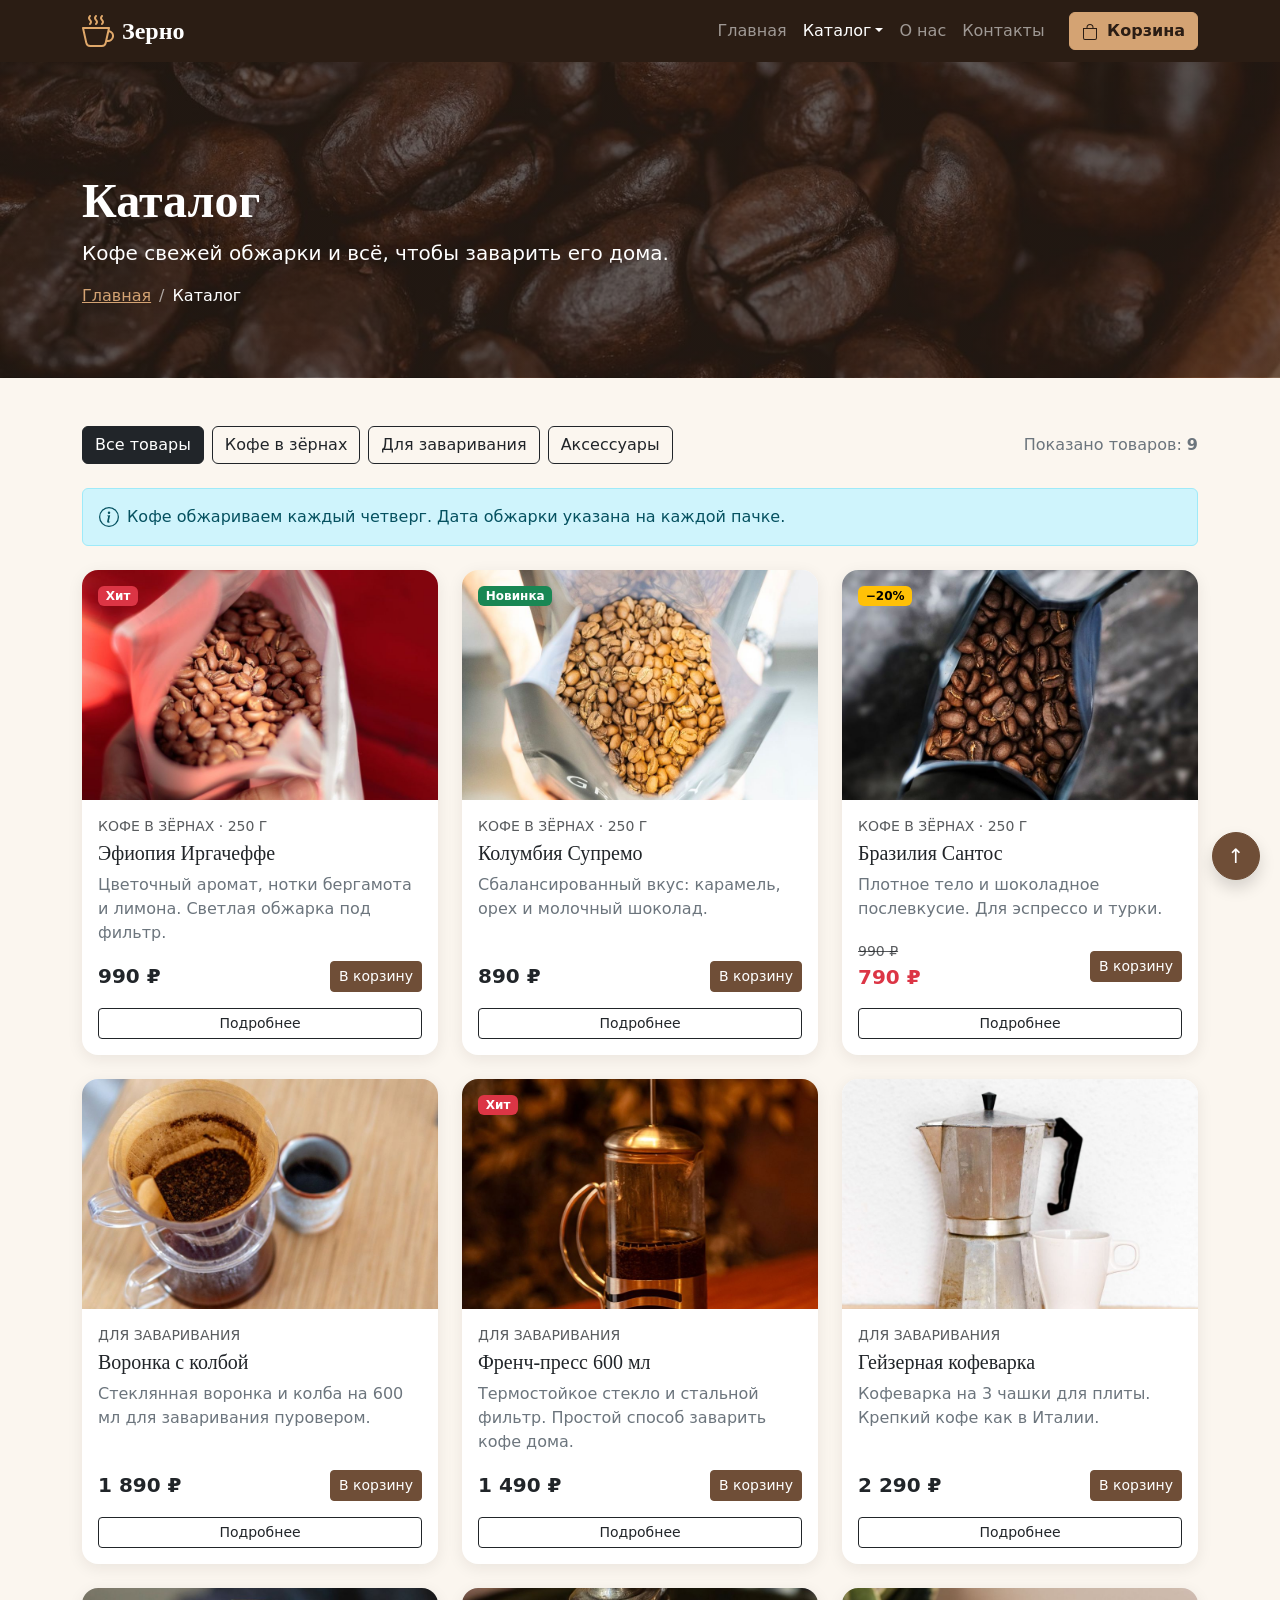
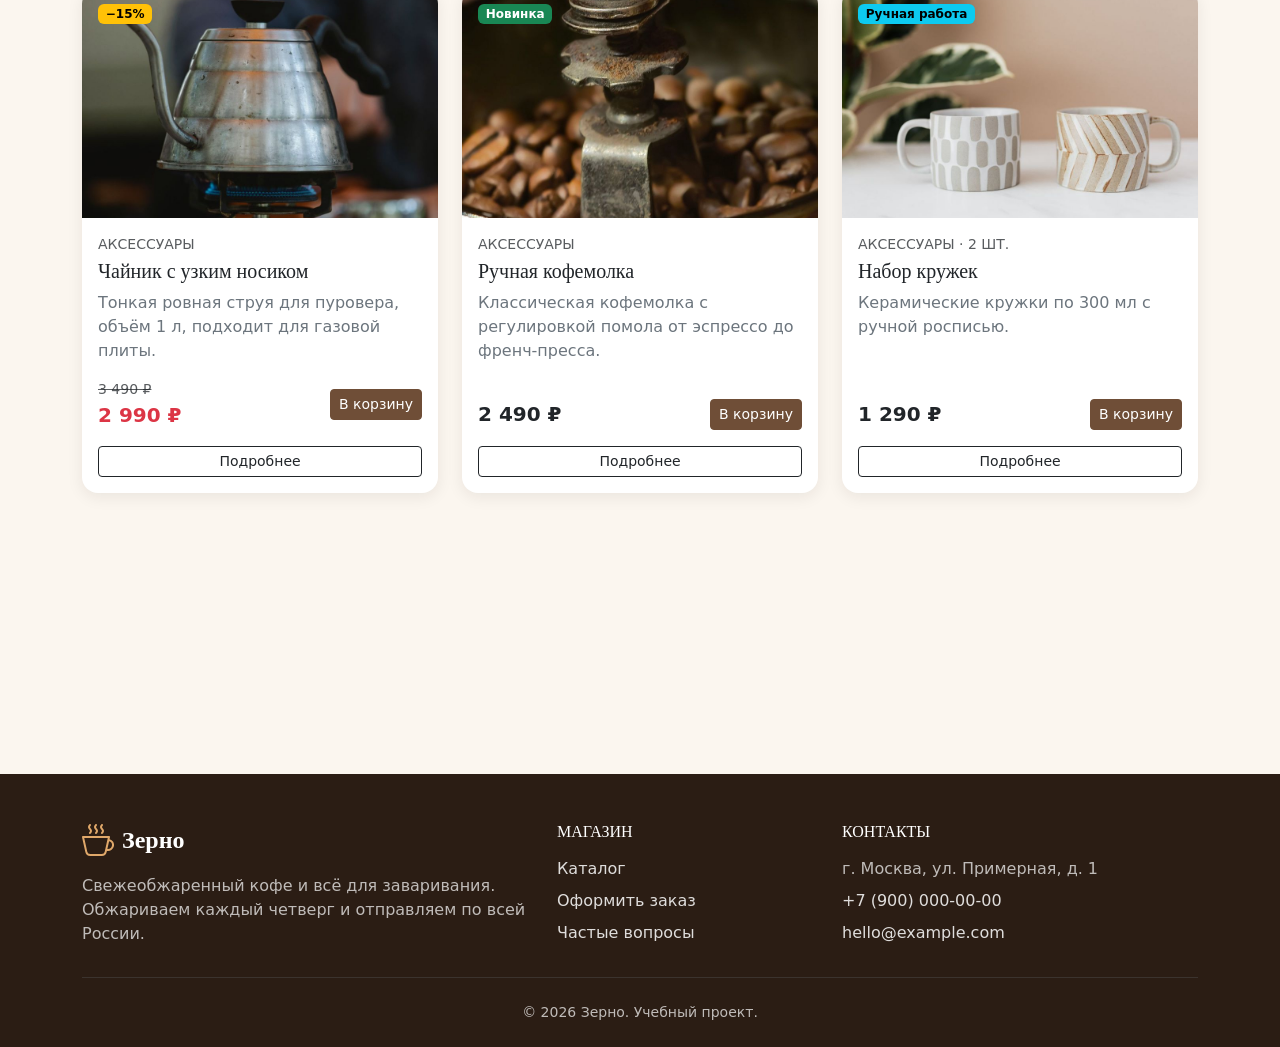
==== catalog.html @ 81870a8b "Add files via upload" ====
<!DOCTYPE html>
<html lang="ru">
<head>
    <meta charset="UTF-8">
    <meta name="viewport" content="width=device-width, initial-scale=1.0">
    <meta name="description" content="Каталог магазина Зерно: кофе в зёрнах, воронки, френч-прессы, гейзерные кофеварки, кофемолки и аксессуары.">
    <title>Каталог — Зерно</title>
    <link rel="icon" href="images/logo.svg" type="image/svg+xml">
    <!-- Bootstrap подключён локально из папки vendor -->
    <link rel="stylesheet" href="vendor/bootstrap/css/bootstrap.min.css">
    <!-- Свои стили подключаем ПОСЛЕ Bootstrap, чтобы можно было переопределять -->
    <link rel="stylesheet" href="css/custom.css">
</head>
<body>
    <!-- Навигация -->
    <nav class="navbar navbar-expand-lg sticky-top navbar-coffee" data-bs-theme="dark">
        <div class="container">
            <a class="navbar-brand d-flex align-items-center gap-2" href="index.html">
                <img src="images/logo.svg" alt="" width="32" height="32">
                Зерно
            </a>
            <button class="navbar-toggler" type="button" data-bs-toggle="collapse" data-bs-target="#mainMenu" aria-controls="mainMenu" aria-expanded="false" aria-label="Открыть меню">
                <span class="navbar-toggler-icon"></span>
            </button>
            <div class="collapse navbar-collapse" id="mainMenu">
                <ul class="navbar-nav ms-auto mb-2 mb-lg-0">
                    <li class="nav-item"><a class="nav-link" href="index.html">Главная</a></li>
                    <li class="nav-item dropdown">
                        <a class="nav-link dropdown-toggle active" aria-current="page" href="catalog.html" role="button" data-bs-toggle="dropdown" aria-expanded="false">Каталог</a>
                        <ul class="dropdown-menu">
                            <li><a class="dropdown-item" href="catalog.html">Весь каталог</a></li>
                            <li><hr class="dropdown-divider"></li>
                            <li><a class="dropdown-item" href="catalog.html#beans">Кофе в зёрнах</a></li>
                            <li><a class="dropdown-item" href="catalog.html#brewing">Для заваривания</a></li>
                            <li><a class="dropdown-item" href="catalog.html#accessories">Аксессуары</a></li>
                        </ul>
                    </li>
                    <li class="nav-item"><a class="nav-link" href="index.html#about">О нас</a></li>
                    <li class="nav-item"><a class="nav-link" href="contacts.html">Контакты</a></li>
                </ul>
                <a href="order.html" class="btn btn-accent position-relative ms-lg-3">
                    <svg xmlns="http://www.w3.org/2000/svg" width="16" height="16" fill="currentColor" class="bi bi-bag me-1" viewBox="0 0 16 16">
                        <path d="M8 1a2.5 2.5 0 0 1 2.5 2.5V4h-5v-.5A2.5 2.5 0 0 1 8 1m3.5 3v-.5a3.5 3.5 0 1 0-7 0V4H1v10a2 2 0 0 0 2 2h10a2 2 0 0 0 2-2V4zM2 5h12v9a1 1 0 0 1-1 1H3a1 1 0 0 1-1-1z"/>
                    </svg>
                    Корзина
                    <span class="position-absolute top-0 start-100 translate-middle badge rounded-pill bg-danger d-none" id="cartCount">0</span>
                </a>
            </div>
        </div>
    </nav>

    <main>
        <!-- Шапка страницы с фоновой картинкой -->
        <section class="page-header page-header-catalog">
            <div class="container">
                <h1 class="display-5 fw-bold">Каталог</h1>
                <p class="lead mb-3">Кофе свежей обжарки и всё, чтобы заварить его дома.</p>
                <nav aria-label="breadcrumb">
                    <ol class="breadcrumb mb-0">
                        <li class="breadcrumb-item"><a href="index.html">Главная</a></li>
                        <li class="breadcrumb-item active" aria-current="page">Каталог</li>
                    </ol>
                </nav>
            </div>
        </section>

        <section class="py-5">
            <div class="container">
                <!-- Фильтр по категориям (кнопки, работает через main.js) -->
                <div class="d-flex flex-wrap justify-content-between align-items-center gap-3 mb-4">
                    <div class="d-flex flex-wrap gap-2">
                        <button type="button" class="btn btn-outline-dark filter-btn active" data-filter="all">Все товары</button>
                        <button type="button" class="btn btn-outline-dark filter-btn" data-filter="beans">Кофе в зёрнах</button>
                        <button type="button" class="btn btn-outline-dark filter-btn" data-filter="brewing">Для заваривания</button>
                        <button type="button" class="btn btn-outline-dark filter-btn" data-filter="accessories">Аксессуары</button>
                    </div>
                    <p class="text-secondary mb-0">Показано товаров: <span class="fw-bold" id="productCount">9</span></p>
                </div>

                <div class="alert alert-info d-flex align-items-center gap-2 mb-4" role="alert">
                    <svg xmlns="http://www.w3.org/2000/svg" width="20" height="20" fill="currentColor" class="bi bi-info-circle flex-shrink-0" viewBox="0 0 16 16">
                        <path d="M8 15A7 7 0 1 1 8 1a7 7 0 0 1 0 14m0 1A8 8 0 1 0 8 0a8 8 0 0 0 0 16"/>
                        <path d="m8.93 6.588-2.29.287-.082.38.45.083c.294.07.352.176.288.469l-.738 3.468c-.194.897.105 1.319.808 1.319.545 0 1.178-.252 1.465-.598l.088-.416c-.2.176-.492.246-.686.246-.275 0-.375-.193-.304-.533zM9 4.5a1 1 0 1 1-2 0 1 1 0 0 1 2 0"/>
                    </svg>
                    <div>Кофе обжариваем каждый четверг. Дата обжарки указана на каждой пачке.</div>
                </div>

                <!-- Карточки товаров -->
                <div class="row g-4">
                    <!-- Кофе в зёрнах -->
                    <div class="col-12 col-sm-6 col-lg-4 product-item reveal" data-category="beans">
                        <div class="card h-100 product-card">
                            <div class="product-img position-relative">
                                <img src="images/coffee-ethiopia.jpg" class="card-img-top" alt="Пачка кофе Эфиопия Иргачеффе" loading="lazy">
                                <span class="badge text-bg-danger position-absolute top-0 start-0 m-3 badge-pulse">Хит</span>
                            </div>
                            <div class="card-body d-flex flex-column">
                                <p class="small text-uppercase text-muted mb-1">Кофе в зёрнах · 250 г</p>
                                <h2 class="h5 card-title">Эфиопия Иргачеффе</h2>
                                <p class="card-text text-secondary">Цветочный аромат, нотки бергамота и лимона. Светлая обжарка под фильтр.</p>
                                <div class="mt-auto d-flex justify-content-between align-items-center">
                                    <span class="fs-5 fw-bold">990 ₽</span>
                                    <button type="button" class="btn btn-primary btn-sm add-to-cart" data-id="ethiopia" data-name="Эфиопия Иргачеффе">В корзину</button>
                                </div>
                                <a href="product.html" class="btn btn-outline-dark btn-sm mt-3">Подробнее</a>
                            </div>
                        </div>
                    </div>

                    <div class="col-12 col-sm-6 col-lg-4 product-item reveal" data-category="beans">
                        <div class="card h-100 product-card">
                            <div class="product-img position-relative">
                                <img src="images/coffee-colombia.jpg" class="card-img-top" alt="Открытая пачка кофе Колумбия Супремо" loading="lazy">
                                <span class="badge text-bg-success position-absolute top-0 start-0 m-3">Новинка</span>
                            </div>
                            <div class="card-body d-flex flex-column">
                                <p class="small text-uppercase text-muted mb-1">Кофе в зёрнах · 250 г</p>
                                <h2 class="h5 card-title">Колумбия Супремо</h2>
                                <p class="card-text text-secondary">Сбалансированный вкус: карамель, орех и молочный шоколад.</p>
                                <div class="mt-auto d-flex justify-content-between align-items-center">
                                    <span class="fs-5 fw-bold">890 ₽</span>
                                    <button type="button" class="btn btn-primary btn-sm add-to-cart" data-id="colombia" data-name="Колумбия Супремо">В корзину</button>
                                </div>
                                <a href="product.html" class="btn btn-outline-dark btn-sm mt-3">Подробнее</a>
                            </div>
                        </div>
                    </div>

                    <div class="col-12 col-sm-6 col-lg-4 product-item reveal" data-category="beans">
                        <div class="card h-100 product-card">
                            <div class="product-img position-relative">
                                <img src="images/coffee-brazil.jpg" class="card-img-top" alt="Открытая пачка кофе Бразилия Сантос" loading="lazy">
                                <span class="badge text-bg-warning position-absolute top-0 start-0 m-3">−20%</span>
                            </div>
                            <div class="card-body d-flex flex-column">
                                <p class="small text-uppercase text-muted mb-1">Кофе в зёрнах · 250 г</p>
                                <h2 class="h5 card-title">Бразилия Сантос</h2>
                                <p class="card-text text-secondary">Плотное тело и шоколадное послевкусие. Для эспрессо и турки.</p>
                                <div class="mt-auto d-flex justify-content-between align-items-center">
                                    <span>
                                        <span class="d-block text-muted text-decoration-line-through small">990 ₽</span>
                                        <span class="fs-5 fw-bold text-danger">790 ₽</span>
                                    </span>
                                    <button type="button" class="btn btn-primary btn-sm add-to-cart" data-id="brazil" data-name="Бразилия Сантос">В корзину</button>
                                </div>
                                <a href="product.html" class="btn btn-outline-dark btn-sm mt-3">Подробнее</a>
                            </div>
                        </div>
                    </div>

                    <!-- Для заваривания -->
                    <div class="col-12 col-sm-6 col-lg-4 product-item reveal" data-category="brewing">
                        <div class="card h-100 product-card">
                            <div class="product-img position-relative">
                                <img src="images/dripper.jpg" class="card-img-top" alt="Стеклянная воронка с молотым кофе и колба" loading="lazy">
                            </div>
                            <div class="card-body d-flex flex-column">
                                <p class="small text-uppercase text-muted mb-1">Для заваривания</p>
                                <h2 class="h5 card-title">Воронка с колбой</h2>
                                <p class="card-text text-secondary">Стеклянная воронка и колба на 600 мл для заваривания пуровером.</p>
                                <div class="mt-auto d-flex justify-content-between align-items-center">
                                    <span class="fs-5 fw-bold">1 890 ₽</span>
                                    <button type="button" class="btn btn-primary btn-sm add-to-cart" data-id="dripper" data-name="Воронка с колбой">В корзину</button>
                                </div>
                                <a href="product.html" class="btn btn-outline-dark btn-sm mt-3">Подробнее</a>
                            </div>
                        </div>
                    </div>

                    <div class="col-12 col-sm-6 col-lg-4 product-item reveal" data-category="brewing">
                        <div class="card h-100 product-card">
                            <div class="product-img position-relative">
                                <img src="images/french-press.jpg" class="card-img-top" alt="Френч-пресс с кофе на деревянном столе" loading="lazy">
                                <span class="badge text-bg-danger position-absolute top-0 start-0 m-3 badge-pulse">Хит</span>
                            </div>
                            <div class="card-body d-flex flex-column">
                                <p class="small text-uppercase text-muted mb-1">Для заваривания</p>
                                <h2 class="h5 card-title">Френч-пресс 600 мл</h2>
                                <p class="card-text text-secondary">Термостойкое стекло и стальной фильтр. Простой способ заварить кофе дома.</p>
                                <div class="mt-auto d-flex justify-content-between align-items-center">
                                    <span class="fs-5 fw-bold">1 490 ₽</span>
                                    <button type="button" class="btn btn-primary btn-sm add-to-cart" data-id="french-press" data-name="Френч-пресс 600 мл">В корзину</button>
                                </div>
                                <a href="product.html" class="btn btn-outline-dark btn-sm mt-3">Подробнее</a>
                            </div>
                        </div>
                    </div>

                    <div class="col-12 col-sm-6 col-lg-4 product-item reveal" data-category="brewing">
                        <div class="card h-100 product-card">
                            <div class="product-img position-relative">
                                <img src="images/moka-pot.jpg" class="card-img-top" alt="Гейзерная кофеварка и белая кружка" loading="lazy">
                            </div>
                            <div class="card-body d-flex flex-column">
                                <p class="small text-uppercase text-muted mb-1">Для заваривания</p>
                                <h2 class="h5 card-title">Гейзерная кофеварка</h2>
                                <p class="card-text text-secondary">Кофеварка на 3 чашки для плиты. Крепкий кофе как в Италии.</p>
                                <div class="mt-auto d-flex justify-content-between align-items-center">
                                    <span class="fs-5 fw-bold">2 290 ₽</span>
                                    <button type="button" class="btn btn-primary btn-sm add-to-cart" data-id="moka-pot" data-name="Гейзерная кофеварка">В корзину</button>
                                </div>
                                <a href="product.html" class="btn btn-outline-dark btn-sm mt-3">Подробнее</a>
                            </div>
                        </div>
                    </div>

                    <!-- Аксессуары -->
                    <div class="col-12 col-sm-6 col-lg-4 product-item reveal" data-category="accessories">
                        <div class="card h-100 product-card">
                            <div class="product-img position-relative">
                                <img src="images/kettle.jpg" class="card-img-top" alt="Чайник с узким носиком на газовой горелке" loading="lazy">
                                <span class="badge text-bg-warning position-absolute top-0 start-0 m-3">−15%</span>
                            </div>
                            <div class="card-body d-flex flex-column">
                                <p class="small text-uppercase text-muted mb-1">Аксессуары</p>
                                <h2 class="h5 card-title">Чайник с узким носиком</h2>
                                <p class="card-text text-secondary">Тонкая ровная струя для пуровера, объём 1 л, подходит для газовой плиты.</p>
                                <div class="mt-auto d-flex justify-content-between align-items-center">
                                    <span>
                                        <span class="d-block text-muted text-decoration-line-through small">3 490 ₽</span>
                                        <span class="fs-5 fw-bold text-danger">2 990 ₽</span>
                                    </span>
                                    <button type="button" class="btn btn-primary btn-sm add-to-cart" data-id="kettle" data-name="Чайник с узким носиком">В корзину</button>
                                </div>
                                <a href="product.html" class="btn btn-outline-dark btn-sm mt-3">Подробнее</a>
                            </div>
                        </div>
                    </div>

                    <div class="col-12 col-sm-6 col-lg-4 product-item reveal" data-category="accessories">
                        <div class="card h-100 product-card">
                            <div class="product-img position-relative">
                                <img src="images/grinder.jpg" class="card-img-top" alt="Ручная кофемолка с кофейными зёрнами" loading="lazy">
                                <span class="badge text-bg-success position-absolute top-0 start-0 m-3">Новинка</span>
                            </div>
                            <div class="card-body d-flex flex-column">
                                <p class="small text-uppercase text-muted mb-1">Аксессуары</p>
                                <h2 class="h5 card-title">Ручная кофемолка</h2>
                                <p class="card-text text-secondary">Классическая кофемолка с регулировкой помола от эспрессо до френч-пресса.</p>
                                <div class="mt-auto d-flex justify-content-between align-items-center">
                                    <span class="fs-5 fw-bold">2 490 ₽</span>
                                    <button type="button" class="btn btn-primary btn-sm add-to-cart" data-id="grinder" data-name="Ручная кофемолка">В корзину</button>
                                </div>
                                <a href="product.html" class="btn btn-outline-dark btn-sm mt-3">Подробнее</a>
                            </div>
                        </div>
                    </div>

                    <div class="col-12 col-sm-6 col-lg-4 product-item reveal" data-category="accessories">
                        <div class="card h-100 product-card">
                            <div class="product-img position-relative">
                                <img src="images/mugs.jpg" class="card-img-top" alt="Две керамические кружки с узором" loading="lazy">
                                <span class="badge text-bg-info position-absolute top-0 start-0 m-3">Ручная работа</span>
                            </div>
                            <div class="card-body d-flex flex-column">
                                <p class="small text-uppercase text-muted mb-1">Аксессуары · 2 шт.</p>
                                <h2 class="h5 card-title">Набор кружек</h2>
                                <p class="card-text text-secondary">Керамические кружки по 300 мл с ручной росписью.</p>
                                <div class="mt-auto d-flex justify-content-between align-items-center">
                                    <span class="fs-5 fw-bold">1 290 ₽</span>
                                    <button type="button" class="btn btn-primary btn-sm add-to-cart" data-id="mugs" data-name="Набор кружек">В корзину</button>
                                </div>
                                <a href="product.html" class="btn btn-outline-dark btn-sm mt-3">Подробнее</a>
                            </div>
                        </div>
                    </div>
                </div>

                <!-- Блок с предложением помочь с выбором -->
                <div class="help-box text-white rounded-4 p-4 p-md-5 mt-5 reveal">
                    <div class="row align-items-center g-4">
                        <div class="col-12 col-lg-8">
                            <h2 class="h3 fw-bold">Не знаете, что выбрать?</h2>
                            <p class="mb-0">Расскажите, как вы завариваете кофе и какой вкус любите, — подберём сорт и помол.</p>
                        </div>
                        <div class="col-12 col-lg-4 text-lg-end">
                            <a href="contacts.html" class="btn btn-accent btn-lg">Написать нам</a>
                        </div>
                    </div>
                </div>
            </div>
        </section>
    </main>

    <!-- Подвал -->
    <footer class="footer-coffee pt-5 pb-4">
        <div class="container">
            <div class="row gy-4">
                <div class="col-12 col-md-6 col-lg-5">
                    <a class="navbar-brand d-flex align-items-center gap-2 text-white fs-4 mb-3" href="index.html">
                        <img src="images/logo.svg" alt="" width="32" height="32">
                        Зерно
                    </a>
                    <p class="mb-0">Свежеобжаренный кофе и всё для заваривания. Обжариваем каждый четверг и отправляем по всей России.</p>
                </div>
                <div class="col-6 col-md-3 col-lg-3">
                    <h3 class="h6 text-white text-uppercase mb-3">Магазин</h3>
                    <ul class="list-unstyled mb-0">
                        <li class="mb-2"><a href="catalog.html">Каталог</a></li>
                        <li class="mb-2"><a href="order.html">Оформить заказ</a></li>
                        <li class="mb-2"><a href="index.html#faq">Частые вопросы</a></li>
                    </ul>
                </div>
                <div class="col-6 col-md-3 col-lg-4">
                    <h3 class="h6 text-white text-uppercase mb-3">Контакты</h3>
                    <ul class="list-unstyled mb-0">
                        <li class="mb-2">г. Москва, ул. Примерная, д. 1</li>
                        <li class="mb-2"><a href="tel:+79000000000">+7 (900) 000-00-00</a></li>
                        <li class="mb-2"><a href="mailto:hello@example.com">hello@example.com</a></li>
                    </ul>
                </div>
            </div>
            <hr class="border-secondary my-4">
            <p class="small mb-0 text-center">© 2026 Зерно. Учебный проект.</p>
        </div>
    </footer>

    <!-- Уведомление «добавлено в корзину» (toast) -->
    <div class="toast-container position-fixed bottom-0 start-50 translate-middle-x p-3">
        <div id="cartToast" class="toast align-items-center text-bg-dark border-0" role="status" aria-live="polite" aria-atomic="true">
            <div class="d-flex">
                <div class="toast-body">
                    <span id="toastText">Товар добавлен в корзину</span>
                    <a href="order.html" id="toastLink" class="link-warning ms-2">Оформить</a>
                </div>
                <button type="button" class="btn-close btn-close-white me-2 m-auto" data-bs-dismiss="toast" aria-label="Закрыть"></button>
            </div>
        </div>
    </div>

    <!-- Кнопка «Наверх» -->
    <a href="#" class="btn btn-primary rounded-circle shadow to-top" aria-label="Наверх">↑</a>

    <!-- Bootstrap JS (нужен для меню и уведомлений) -->
    <script src="vendor/bootstrap/js/bootstrap.bundle.min.js"></script>
    <script src="js/main.js"></script>
</body>
</html>
---- css/custom.css ----
/* =========================================
   Зерно — собственные стили поверх Bootstrap
   Контрольная работа №2. CSS-фреймворки
   ========================================= */


/* ---------- Переменные ---------- */
:root {
    --main-color: #6f4e37;       /* кофейный коричневый */
    --main-dark: #4b3324;
    --accent-color: #d4a373;     /* карамель */
    --accent-dark: #a8652f;
    --cream-color: #fbf6ef;      /* фон страницы */
    --espresso-color: #2b1d14;   /* почти чёрный, для навбара и подвала */

    /* цвет обычных ссылок Bootstrap делаем кофейным */
    --bs-link-color: #6f4e37;
    --bs-link-color-rgb: 111, 78, 55;
    --bs-link-hover-color: #4b3324;
    --bs-link-hover-color-rgb: 75, 51, 36;
}


/* ---------- Общие стили ---------- */
body {
    background-color: var(--cream-color);
}

h1, h2, h3,
.navbar-brand {
    font-family: Georgia, "Times New Roman", serif;
}

/* чтобы при переходе по якорю заголовок не прятался под навбаром */
section[id] {
    scroll-margin-top: 80px;
}

.text-accent {
    color: var(--accent-dark);
}

.text-coffee {
    color: var(--main-color);
}

.link-coffee {
    color: var(--main-color);
}


/* ---------- Кнопки ---------- */
/* меняем цвет btn-primary через переменные Bootstrap */
.btn-primary {
    --bs-btn-bg: var(--main-color);
    --bs-btn-border-color: var(--main-color);
    --bs-btn-hover-bg: var(--main-dark);
    --bs-btn-hover-border-color: var(--main-dark);
    --bs-btn-active-bg: var(--main-dark);
    --bs-btn-active-border-color: var(--main-dark);
    --bs-btn-disabled-bg: var(--main-color);
    --bs-btn-disabled-border-color: var(--main-color);
}

/* своя кнопка карамельного цвета — такой в Bootstrap нет */
.btn-accent {
    --bs-btn-color: var(--espresso-color);
    --bs-btn-bg: var(--accent-color);
    --bs-btn-border-color: var(--accent-color);
    --bs-btn-hover-color: var(--espresso-color);
    --bs-btn-hover-bg: #c58f5a;
    --bs-btn-hover-border-color: #c58f5a;
    --bs-btn-active-color: var(--espresso-color);
    --bs-btn-active-bg: #b97f48;
    --bs-btn-active-border-color: #b97f48;
    font-weight: 600;
}

/* кнопки немного «приподнимаются» при наведении */
.btn-primary,
.btn-accent {
    transition: all 0.2s ease;
}

.btn-primary:hover,
.btn-accent:hover {
    transform: translateY(-2px);
    box-shadow: 0 0.5rem 1rem rgba(43, 29, 20, 0.2);
}


/* ---------- Навбар ---------- */
.navbar-coffee {
    background-color: var(--espresso-color);
}

.navbar-brand {
    font-size: 1.5rem;
    font-weight: 700;
}

.navbar-coffee .nav-link:hover {
    color: var(--accent-color);
}

/* активный пункт в выпадающем меню — кофейный, а не синий */
.dropdown-menu {
    --bs-dropdown-link-active-bg: var(--main-color);
}

.promo-alert {
    font-size: 0.95rem;
}


/* ---------- Hero-карусель ---------- */
.hero-slide {
    height: 80vh;
    min-height: 480px;
    object-fit: cover;
}

/* тёмный слой поверх фото, чтобы текст читался */
.hero-carousel .carousel-item::before {
    content: "";
    position: absolute;
    top: 0;
    left: 0;
    right: 0;
    bottom: 0;
    background: linear-gradient(rgba(20, 12, 6, 0.35), rgba(20, 12, 6, 0.65));
}

/* подпись слайда по центру по высоте */
.hero-caption {
    top: 50%;
    bottom: auto;
    transform: translateY(-50%);
}

.hero-caption .display-4 {
    text-shadow: 0 2px 12px rgba(0, 0, 0, 0.4);
}

.hero-caption .lead {
    max-width: 640px;
    margin-left: auto;
    margin-right: auto;
}

/* медленное приближение фото на активном слайде */
.carousel-item.active .hero-slide {
    animation: zoomOut 8s ease-out both;
}

/* текст слайда появляется по очереди */
.carousel-item.active .hero-caption > * {
    animation: fadeUp 0.9s ease both;
}

.carousel-item.active .hero-caption > *:nth-child(2) {
    animation-delay: 0.15s;
}

.carousel-item.active .hero-caption > *:nth-child(3) {
    animation-delay: 0.3s;
}

.carousel-item.active .hero-caption > *:nth-child(n+4) {
    animation-delay: 0.45s;
}

@keyframes zoomOut {
    from {
        transform: scale(1.12);
    }
    to {
        transform: scale(1);
    }
}

@keyframes fadeUp {
    from {
        opacity: 0;
        transform: translateY(40px);
    }
    to {
        opacity: 1;
        transform: translateY(0);
    }
}


/* ---------- Бегущая строка ---------- */
.ticker {
    overflow: hidden;
    white-space: nowrap;
    padding: 12px 0;
    background-color: var(--accent-color);
    color: var(--espresso-color);
    font-weight: 600;
}

.ticker-line {
    display: inline-block;
    animation: ticker 30s linear infinite;
}

.ticker-line span {
    margin: 0 18px;
}

/* если навести мышку — строка останавливается */
.ticker:hover .ticker-line {
    animation-play-state: paused;
}

@keyframes ticker {
    from {
        transform: translateX(0);
    }
    to {
        transform: translateX(-50%);
    }
}


/* ---------- Карточки преимуществ и контактов ---------- */
.feature-card {
    border-radius: 1rem;
    background-color: #ffffff;
    transition: transform 0.3s, box-shadow 0.3s;
}

.feature-card:hover {
    transform: translateY(-6px);
    box-shadow: 0 1rem 2rem rgba(43, 29, 20, 0.12);
}

.feature-icon {
    width: 64px;
    height: 64px;
    background-color: #f3e6d8;
    color: var(--main-color);
    transition: background-color 0.3s, color 0.3s;
}

.feature-card:hover .feature-icon {
    background-color: var(--main-color);
    color: #ffffff;
}


/* ---------- Карточки товаров ---------- */
.product-card {
    border: 0;
    border-radius: 1rem;
    overflow: hidden;
    box-shadow: 0 0.25rem 1rem rgba(43, 29, 20, 0.08);
    transition: transform 0.3s, box-shadow 0.3s;
}

.product-card:hover {
    transform: translateY(-8px);
    box-shadow: 0 1.25rem 2.5rem rgba(43, 29, 20, 0.18);
}

.product-img {
    overflow: hidden;
}

.product-img img {
    height: 230px;
    object-fit: cover;
    transition: transform 0.6s;
}

/* фото в карточке приближается при наведении */
.product-card:hover .product-img img {
    transform: scale(1.08);
}

/* «пульсирующий» бейдж, чтобы привлечь внимание */
.badge-pulse {
    animation: pulse 1.6s ease-in-out infinite;
}

@keyframes pulse {
    0%, 100% {
        transform: scale(1);
    }
    50% {
        transform: scale(1.12);
    }
}


/* ---------- «От зерна до чашки»: текст едет по фоновой картинке ---------- */
.story-intro {
    max-width: 560px;
}

.story-step {
    height: 170vh;                 /* высокий блок, чтобы тексту было куда ехать */
    padding: 15vh 0;
    background-size: cover;
    background-position: center;
    background-attachment: fixed;  /* картинка стоит на месте, а страница едет */
}

.story-farm {
    background-image: linear-gradient(rgba(20, 12, 6, 0.3), rgba(20, 12, 6, 0.3)), url("../images/story-farm.jpg");
}

.story-roast {
    background-image: linear-gradient(rgba(20, 12, 6, 0.4), rgba(20, 12, 6, 0.4)), url("../images/story-roast.jpg");
}

.story-brew {
    background-image: linear-gradient(rgba(20, 12, 6, 0.4), rgba(20, 12, 6, 0.4)), url("../images/story-brew.jpg");
}

.story-card {
    position: sticky;              /* прилипает к экрану... */
    top: 110px;                    /* ...на 110px от верха, под навбаром */
    padding: 2.5rem;
    border-radius: 1.25rem;
    background-color: rgba(255, 255, 255, 0.92);
    box-shadow: 0 1.5rem 3rem rgba(0, 0, 0, 0.25);
}

.story-number {
    margin-bottom: 0.5rem;
    font-family: Georgia, "Times New Roman", serif;
    font-size: 4rem;
    line-height: 1;
    color: var(--accent-color);
}


/* ---------- О нас ---------- */
.stat-number {
    font-family: Georgia, "Times New Roman", serif;
    font-size: 1.75rem;
    font-weight: 700;
    color: var(--main-color);
}


/* ---------- Галерея ---------- */
.gallery-item {
    overflow: hidden;
    border-radius: 1rem;
}

.gallery-item img {
    width: 100%;
    aspect-ratio: 1 / 1;
    object-fit: cover;
    transition: transform 0.6s;
}

.gallery-item:hover img {
    transform: scale(1.1);
}


/* ---------- Баннер «Кофе по подписке» (параллакс) ---------- */
.promo-banner {
    padding: 140px 0;
    background-image: linear-gradient(rgba(43, 29, 20, 0.75), rgba(43, 29, 20, 0.55)), url("../images/promo.jpg");
    background-size: cover;
    background-position: center;
    background-attachment: fixed;
}

.promo-text {
    max-width: 620px;
}


/* ---------- Аккордеон и вкладки в цветах сайта ---------- */
.accordion {
    --bs-accordion-active-bg: #f3e6d8;
    --bs-accordion-active-color: var(--espresso-color);
    --bs-accordion-btn-focus-box-shadow: 0 0 0 0.25rem rgba(111, 78, 55, 0.25);
    --bs-accordion-btn-active-icon: var(--bs-accordion-btn-icon);
}


/* ---------- Формы: фокус и отметки в цветах сайта ---------- */
.form-control:focus,
.form-select:focus {
    border-color: var(--accent-color);
    box-shadow: 0 0 0 0.25rem rgba(212, 163, 115, 0.35);
}

.form-check-input:checked {
    background-color: var(--main-color);
    border-color: var(--main-color);
}

.form-check-input:focus {
    border-color: var(--accent-color);
    box-shadow: 0 0 0 0.25rem rgba(212, 163, 115, 0.35);
}


/* ---------- Шапка внутренних страниц ---------- */
.page-header {
    padding: 110px 0 70px;
    color: #ffffff;
    background-size: cover;
    background-position: center;
}

.page-header-catalog {
    background-image: linear-gradient(rgba(43, 29, 20, 0.65), rgba(43, 29, 20, 0.65)), url("../images/header-catalog.jpg");
}

.page-header-order {
    background-image: linear-gradient(rgba(43, 29, 20, 0.6), rgba(43, 29, 20, 0.6)), url("../images/header-order.jpg");
}

.page-header-contacts {
    background-image: linear-gradient(rgba(43, 29, 20, 0.6), rgba(43, 29, 20, 0.6)), url("../images/header-contacts.jpg");
}

.page-header .breadcrumb {
    --bs-breadcrumb-divider-color: rgba(255, 255, 255, 0.6);
    --bs-breadcrumb-item-active-color: #ffffff;
}

.page-header .breadcrumb a {
    color: var(--accent-color);
}


/* ---------- Каталог ---------- */
.help-box {
    background: linear-gradient(135deg, var(--main-color), var(--espresso-color));
}


/* ---------- Страница товара и заказа ---------- */
/* sticky-lg-top из Bootstrap прилипает к самому верху — опускаем ниже навбара.
   Только для больших экранов: на телефоне карточка не прилипает,
   и top сдвинул бы её вниз (у .card стоит position: relative) */
@media (min-width: 992px) {
    .product-info,
    .order-summary {
        top: 100px;
        z-index: 1;    /* чтобы выпадающее меню навбара было поверх карточки */
    }
}

.summary-img {
    width: 72px;
    height: 72px;
    flex-shrink: 0;
    object-fit: cover;
    border-radius: 0.75rem;
}


/* ---------- Подвал ---------- */
.footer-coffee {
    background-color: var(--espresso-color);
    color: rgba(255, 255, 255, 0.7);
}

.footer-coffee a {
    color: rgba(255, 255, 255, 0.85);
    text-decoration: none;
}

.footer-coffee a:hover {
    color: var(--accent-color);
}


/* ---------- Кнопка «Наверх» ---------- */
.to-top {
    position: fixed;
    right: 20px;
    bottom: 20px;
    z-index: 1030;
    display: flex;
    align-items: center;
    justify-content: center;
    width: 48px;
    height: 48px;
    font-size: 1.25rem;
}


/* ---------- Появление блоков при прокрутке (класс show ставит main.js) ---------- */
.reveal {
    opacity: 0;
    transform: translateY(40px);
    transition: opacity 0.8s ease, transform 0.8s ease;
}

.reveal.show {
    opacity: 1;
    transform: translateY(0);
}


/* ---------- Адаптивность ---------- */
/* планшеты и телефоны */
@media (max-width: 991.98px) {
    /* на телефонах фиксированный фон работает плохо, поэтому отключаем */
    .story-step,
    .promo-banner {
        background-attachment: scroll;
    }

    .story-step {
        height: 140vh;
    }

    .hero-slide {
        height: 70vh;
    }
}

/* телефоны */
@media (max-width: 575.98px) {
    .hero-caption {
        left: 8%;
        right: 8%;
    }

    .hero-caption .display-4 {
        font-size: 2rem;
    }

    .hero-caption .lead {
        font-size: 1rem;
    }

    /* стрелки карусели мешают кнопкам, на телефоне листаем свайпом */
    .hero-carousel .carousel-control-prev,
    .hero-carousel .carousel-control-next {
        display: none;
    }

    .story-card {
        padding: 1.5rem;
    }

    .story-number {
        font-size: 3rem;
    }

    .page-header {
        padding: 80px 0 50px;
    }

    .promo-banner {
        padding: 90px 0;
    }
}
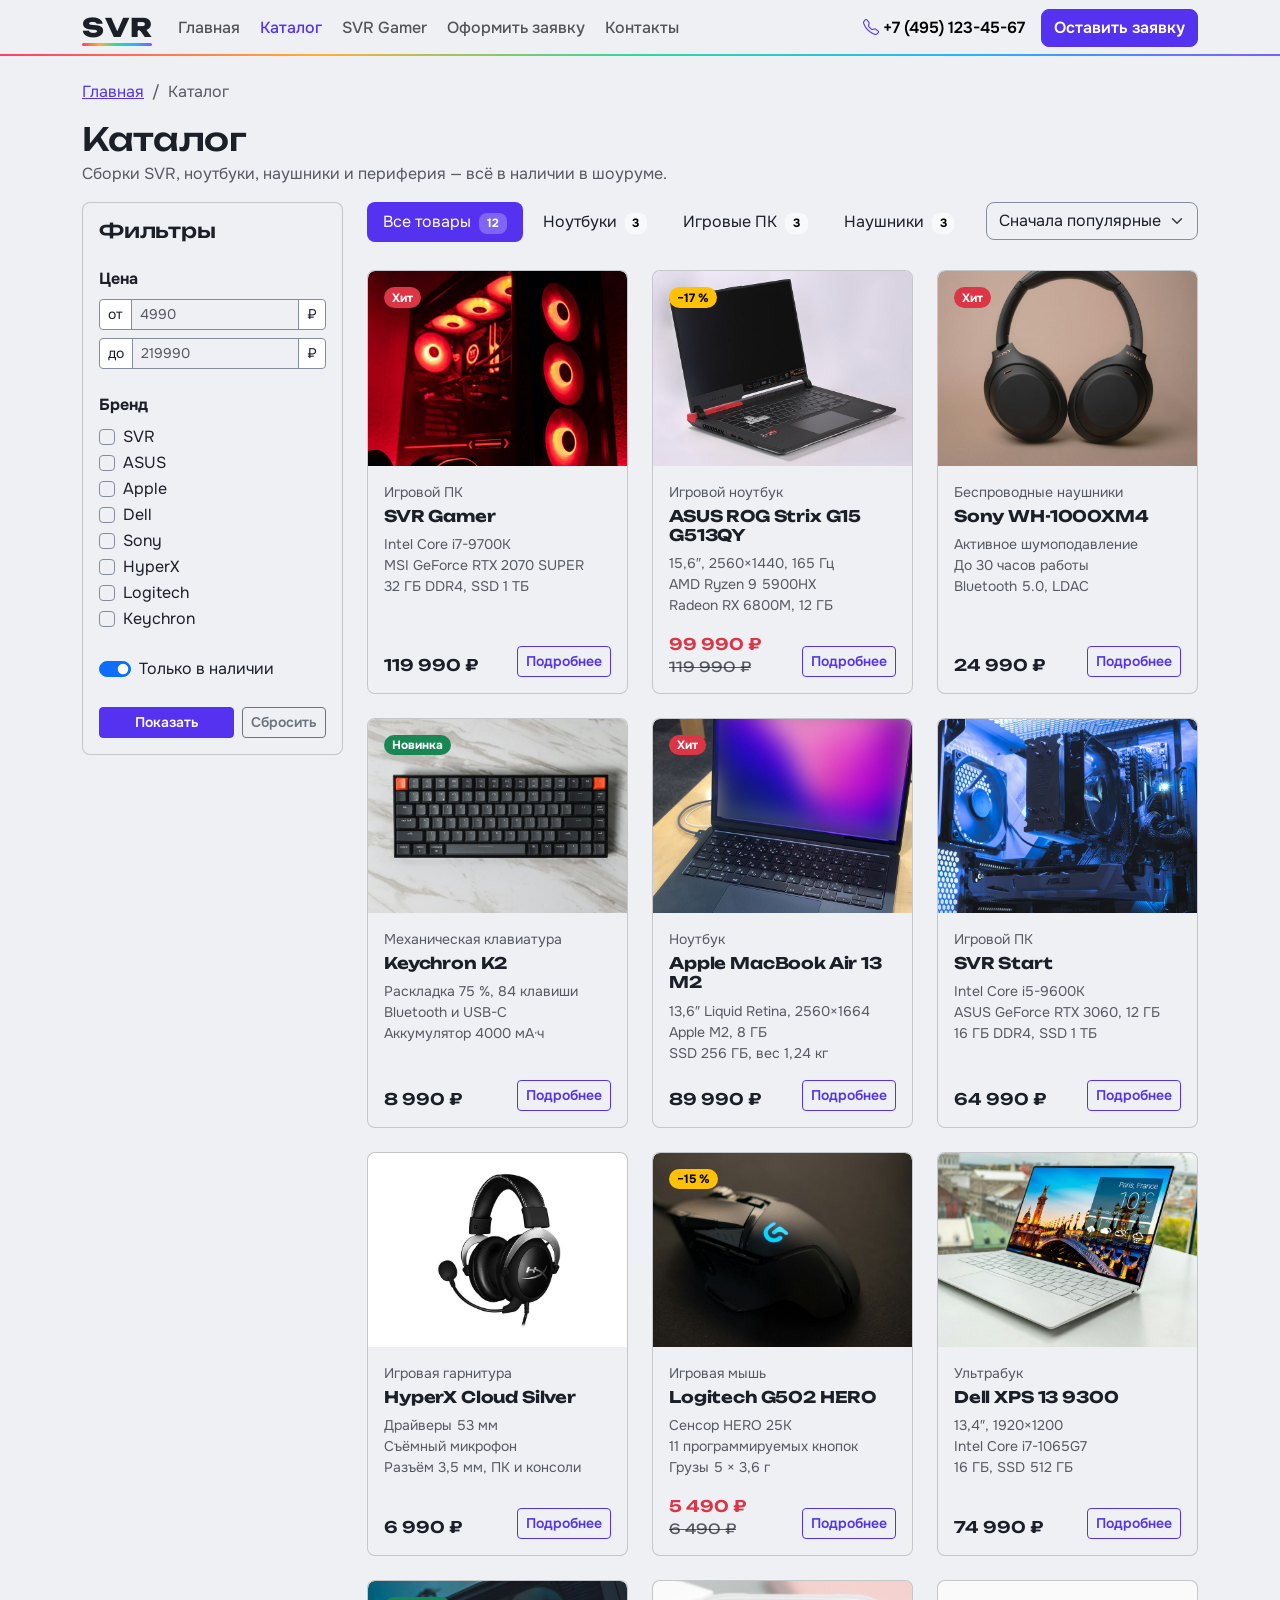
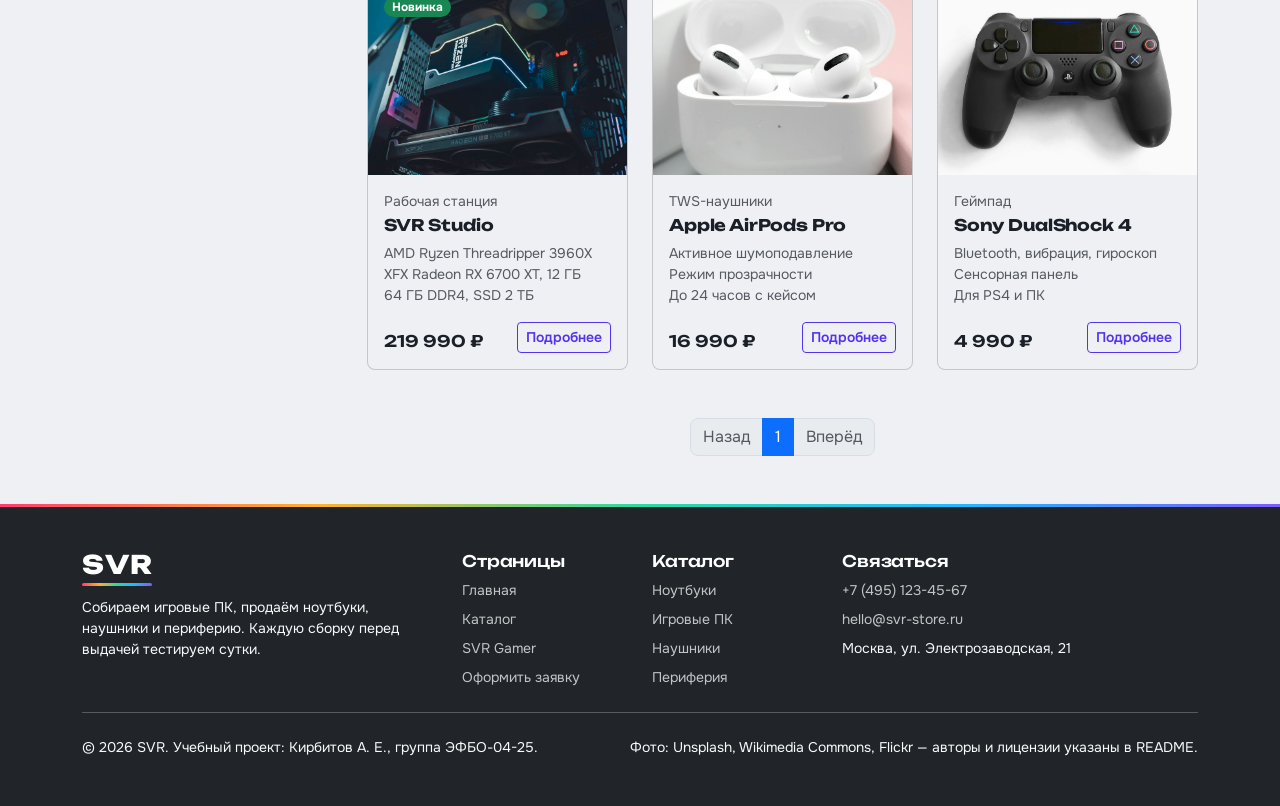
==== commit 3915ce48: "Add files via upload" ====
--- a/catalog.html
+++ b/catalog.html
@@ -1,338 +1,737 @@
 <!DOCTYPE html>
 <html lang="ru">
 <head>
-    <meta charset="UTF-8">
-    <meta name="viewport" content="width=device-width, initial-scale=1.0">
-    <meta name="description" content="Каталог магазина Зерно: кофе в зёрнах, воронки, френч-прессы, гейзерные кофеварки, кофемолки и аксессуары.">
-    <title>Каталог — Зерно</title>
-    <link rel="icon" href="images/logo.svg" type="image/svg+xml">
-    <!-- Bootstrap подключён локально из папки vendor -->
-    <link rel="stylesheet" href="vendor/bootstrap/css/bootstrap.min.css">
-    <!-- Свои стили подключаем ПОСЛЕ Bootstrap, чтобы можно было переопределять -->
-    <link rel="stylesheet" href="css/custom.css">
+  <meta charset="UTF-8">
+  <meta name="viewport" content="width=device-width, initial-scale=1">
+  <title>Каталог — SVR | Bootstrap-версия</title>
+  <meta name="description" content="Каталог SVR на Bootstrap: ноутбуки, сборки игровых ПК, наушники и периферия с фильтром по категориям.">
+  <link rel="icon" href="images/favicon.svg" type="image/svg+xml">
+  <!-- Bootstrap подключён локально (без CDN): файлы лежат в vendor/ -->
+  <link rel="stylesheet" href="vendor/bootstrap/css/bootstrap.min.css?v=2">
+  <link rel="stylesheet" href="vendor/bootstrap-icons/bootstrap-icons.min.css?v=2">
+  <!-- Свои стили подключаются ПОСЛЕ Bootstrap, чтобы переопределять его -->
+  <link rel="stylesheet" href="css/custom.css?v=2">
 </head>
-<body>
-    <!-- Навигация -->
-    <nav class="navbar navbar-expand-lg sticky-top navbar-coffee" data-bs-theme="dark">
-        <div class="container">
-            <a class="navbar-brand d-flex align-items-center gap-2" href="index.html">
-                <img src="images/logo.svg" alt="" width="32" height="32">
-                Зерно
-            </a>
-            <button class="navbar-toggler" type="button" data-bs-toggle="collapse" data-bs-target="#mainMenu" aria-controls="mainMenu" aria-expanded="false" aria-label="Открыть меню">
-                <span class="navbar-toggler-icon"></span>
-            </button>
-            <div class="collapse navbar-collapse" id="mainMenu">
-                <ul class="navbar-nav ms-auto mb-2 mb-lg-0">
-                    <li class="nav-item"><a class="nav-link" href="index.html">Главная</a></li>
-                    <li class="nav-item dropdown">
-                        <a class="nav-link dropdown-toggle active" aria-current="page" href="catalog.html" role="button" data-bs-toggle="dropdown" aria-expanded="false">Каталог</a>
-                        <ul class="dropdown-menu">
-                            <li><a class="dropdown-item" href="catalog.html">Весь каталог</a></li>
-                            <li><hr class="dropdown-divider"></li>
-                            <li><a class="dropdown-item" href="catalog.html#beans">Кофе в зёрнах</a></li>
-                            <li><a class="dropdown-item" href="catalog.html#brewing">Для заваривания</a></li>
-                            <li><a class="dropdown-item" href="catalog.html#accessories">Аксессуары</a></li>
-                        </ul>
-                    </li>
-                    <li class="nav-item"><a class="nav-link" href="index.html#about">О нас</a></li>
-                    <li class="nav-item"><a class="nav-link" href="contacts.html">Контакты</a></li>
-                </ul>
-                <a href="order.html" class="btn btn-accent position-relative ms-lg-3">
-                    <svg xmlns="http://www.w3.org/2000/svg" width="16" height="16" fill="currentColor" class="bi bi-bag me-1" viewBox="0 0 16 16">
-                        <path d="M8 1a2.5 2.5 0 0 1 2.5 2.5V4h-5v-.5A2.5 2.5 0 0 1 8 1m3.5 3v-.5a3.5 3.5 0 1 0-7 0V4H1v10a2 2 0 0 0 2 2h10a2 2 0 0 0 2-2V4zM2 5h12v9a1 1 0 0 1-1 1H3a1 1 0 0 1-1-1z"/>
-                    </svg>
-                    Корзина
-                    <span class="position-absolute top-0 start-100 translate-middle badge rounded-pill bg-danger d-none" id="cartCount">0</span>
-                </a>
+<body class="d-flex flex-column min-vh-100">
+  <!-- Компонент navbar: на экранах < lg меню сворачивается в кнопку (collapse из Bootstrap JS) -->
+  <nav class="navbar navbar-expand-lg bg-body sticky-top svr-navbar" aria-label="Основное меню">
+    <div class="container">
+      <a class="navbar-brand svr-logo" href="index.html">SVR</a>
+      <button class="navbar-toggler" type="button" data-bs-toggle="collapse" data-bs-target="#mainNav"
+              aria-controls="mainNav" aria-expanded="false" aria-label="Открыть меню">
+        <span class="navbar-toggler-icon"></span>
+      </button>
+      <div class="collapse navbar-collapse" id="mainNav">
+        <ul class="navbar-nav me-auto mb-3 mb-lg-0 gap-lg-1">
+          <li class="nav-item"><a class="nav-link" href="index.html">Главная</a></li>
+          <li class="nav-item"><a class="nav-link active" aria-current="page" href="catalog.html">Каталог</a></li>
+          <li class="nav-item"><a class="nav-link" href="product.html">SVR Gamer</a></li>
+          <li class="nav-item"><a class="nav-link" href="order.html">Оформить заявку</a></li>
+          <li class="nav-item"><a class="nav-link" href="index.html#contacts">Контакты</a></li>
+        </ul>
+        <div class="d-flex flex-column flex-lg-row align-items-lg-center gap-2 gap-lg-3 pb-3 pb-lg-0">
+          <a class="link-body-emphasis text-decoration-none fw-semibold" href="tel:+74951234567"><i class="bi bi-telephone text-primary me-1" aria-hidden="true"></i>+7 (495) 123-45-67</a>
+          <a class="btn btn-primary" href="order.html">Оставить заявку</a>
+        </div>
+      </div>
+    </div>
+  </nav>
+
+  <main class="flex-grow-1">
+    <div class="container">
+      <nav aria-label="Хлебные крошки" class="pt-4">
+        <ol class="breadcrumb small mb-0">
+          <li class="breadcrumb-item"><a href="index.html">Главная</a></li>
+          <li class="breadcrumb-item active" aria-current="page">Каталог</li>
+        </ol>
+      </nav>
+      <div class="d-flex flex-wrap justify-content-between align-items-end gap-3 py-3">
+        <div>
+          <h1 class="h2 mb-1">Каталог</h1>
+          <p class="text-body-secondary mb-0">Сборки SVR, ноутбуки, наушники и периферия — всё в наличии в шоуруме.</p>
+        </div>
+        <!-- Кнопка видна только на экранах < lg: открывает фильтры в offcanvas -->
+        <button class="btn btn-outline-primary d-lg-none" type="button" data-bs-toggle="offcanvas" data-bs-target="#filters" aria-controls="filters">
+          <i class="bi bi-funnel me-1" aria-hidden="true"></i>Фильтры
+        </button>
+      </div>
+
+      <div class="row g-4 pb-5">
+        <!-- offcanvas-lg: на десктопе это обычная колонка, на телефоне — выезжающая панель -->
+        <aside class="col-lg-3">
+          <div class="offcanvas-lg offcanvas-start" tabindex="-1" id="filters">
+            <div class="offcanvas-header">
+              <h2 class="offcanvas-title h5" id="filtersLabel">Фильтры</h2>
+              <button type="button" class="btn-close" data-bs-dismiss="offcanvas" data-bs-target="#filters" aria-label="Закрыть"></button>
             </div>
+            <div class="offcanvas-body">
+              <form class="card svr-filter w-100" action="catalog.html" method="get">
+                <div class="card-body d-grid gap-4">
+                  <h2 class="h5 mb-0 d-none d-lg-block">Фильтры</h2>
+                  <fieldset>
+                    <legend class="fs-6 fw-bold">Цена</legend>
+                    <div class="input-group input-group-sm mb-2">
+                      <span class="input-group-text">от</span>
+                      <input type="number" class="form-control" name="price_from" min="0" step="1000" placeholder="4990" aria-label="Цена от">
+                      <span class="input-group-text">₽</span>
+                    </div>
+                    <div class="input-group input-group-sm">
+                      <span class="input-group-text">до</span>
+                      <input type="number" class="form-control" name="price_to" min="0" step="1000" placeholder="219990" aria-label="Цена до">
+                      <span class="input-group-text">₽</span>
+                    </div>
+                  </fieldset>
+                  <fieldset>
+                    <legend class="fs-6 fw-bold">Бренд</legend>
+                <div class="form-check">
+                  <input class="form-check-input" type="checkbox" value="svr" id="brand-svr" name="brand">
+                  <label class="form-check-label" for="brand-svr">SVR</label>
+                </div>
+                <div class="form-check">
+                  <input class="form-check-input" type="checkbox" value="asus" id="brand-asus" name="brand">
+                  <label class="form-check-label" for="brand-asus">ASUS</label>
+                </div>
+                <div class="form-check">
+                  <input class="form-check-input" type="checkbox" value="apple" id="brand-apple" name="brand">
+                  <label class="form-check-label" for="brand-apple">Apple</label>
+                </div>
+                <div class="form-check">
+                  <input class="form-check-input" type="checkbox" value="dell" id="brand-dell" name="brand">
+                  <label class="form-check-label" for="brand-dell">Dell</label>
+                </div>
+                <div class="form-check">
+                  <input class="form-check-input" type="checkbox" value="sony" id="brand-sony" name="brand">
+                  <label class="form-check-label" for="brand-sony">Sony</label>
+                </div>
+                <div class="form-check">
+                  <input class="form-check-input" type="checkbox" value="hyperx" id="brand-hyperx" name="brand">
+                  <label class="form-check-label" for="brand-hyperx">HyperX</label>
+                </div>
+                <div class="form-check">
+                  <input class="form-check-input" type="checkbox" value="logitech" id="brand-logitech" name="brand">
+                  <label class="form-check-label" for="brand-logitech">Logitech</label>
+                </div>
+                <div class="form-check">
+                  <input class="form-check-input" type="checkbox" value="keychron" id="brand-keychron" name="brand">
+                  <label class="form-check-label" for="brand-keychron">Keychron</label>
+                </div>
+                  </fieldset>
+                  <div class="form-check form-switch">
+                    <input class="form-check-input" type="checkbox" role="switch" id="in-stock" name="in_stock" checked>
+                    <label class="form-check-label" for="in-stock">Только в наличии</label>
+                  </div>
+                  <div class="d-flex gap-2">
+                    <button class="btn btn-primary btn-sm flex-grow-1" type="submit">Показать</button>
+                    <button class="btn btn-outline-secondary btn-sm" type="reset">Сбросить</button>
+                  </div>
+                </div>
+              </form>
+            </div>
+          </div>
+        </aside>
+
+        <section class="col-lg-9" aria-labelledby="catalog-list-title">
+          <h2 class="visually-hidden" id="catalog-list-title">Товары</h2>
+          <div class="d-flex flex-column flex-md-row justify-content-between gap-3 mb-4">
+            <!-- Категории переключаются компонентом Tabs (nav-pills) без собственного JavaScript -->
+            <ul class="nav nav-pills svr-pills flex-nowrap overflow-x-auto pb-1" id="catalogTabs" role="tablist">
+            <li class="nav-item" role="presentation">
+              <button class="nav-link active" id="tab-all" data-bs-toggle="pill" data-bs-target="#pane-all" type="button" role="tab" aria-controls="pane-all" aria-selected="true">Все товары <span class="badge text-bg-light ms-1">12</span></button>
+            </li>
+            <li class="nav-item" role="presentation">
+              <button class="nav-link" id="tab-laptops" data-bs-toggle="pill" data-bs-target="#pane-laptops" type="button" role="tab" aria-controls="pane-laptops" aria-selected="false">Ноутбуки <span class="badge text-bg-light ms-1">3</span></button>
+            </li>
+            <li class="nav-item" role="presentation">
+              <button class="nav-link" id="tab-builds" data-bs-toggle="pill" data-bs-target="#pane-builds" type="button" role="tab" aria-controls="pane-builds" aria-selected="false">Игровые ПК <span class="badge text-bg-light ms-1">3</span></button>
+            </li>
+            <li class="nav-item" role="presentation">
+              <button class="nav-link" id="tab-audio" data-bs-toggle="pill" data-bs-target="#pane-audio" type="button" role="tab" aria-controls="pane-audio" aria-selected="false">Наушники <span class="badge text-bg-light ms-1">3</span></button>
+            </li>
+            <li class="nav-item" role="presentation">
+              <button class="nav-link" id="tab-gear" data-bs-toggle="pill" data-bs-target="#pane-gear" type="button" role="tab" aria-controls="pane-gear" aria-selected="false">Периферия <span class="badge text-bg-light ms-1">3</span></button>
+            </li>
+            </ul>
+            <div class="flex-shrink-0">
+              <label class="visually-hidden" for="sort">Сортировка</label>
+              <select class="form-select" id="sort" name="sort">
+                <option value="popular">Сначала популярные</option>
+                <option value="cheap">Сначала дешевле</option>
+                <option value="expensive">Сначала дороже</option>
+              </select>
+            </div>
+          </div>
+          <div class="tab-content">
+          <div class="tab-pane fade show active" id="pane-all" role="tabpanel" aria-labelledby="tab-all" tabindex="0">
+            <div class="row row-cols-1 row-cols-sm-2 row-cols-xl-3 g-4">
+              <div class="col">
+                <article class="card h-100 svr-card">
+                  <div class="position-relative">
+                    <img class="card-img-top svr-card__img" src="images/p-svr-gamer.jpg" width="800" height="600" alt="Игровой ПК SVR Gamer в корпусе со стеклянными панелями, вентиляторы светятся красным" loading="lazy">
+                    <span class="badge rounded-pill text-bg-danger position-absolute top-0 start-0 m-3">Хит</span>
+                  </div>
+                  <div class="card-body d-flex flex-column">
+                    <p class="small text-body-secondary mb-1">Игровой ПК</p>
+                    <h3 class="card-title h6 fw-bold">SVR Gamer</h3>
+                    <ul class="list-unstyled small text-body-secondary mb-3">
+                      <li>Intel Core i7-9700K</li>
+                      <li>MSI GeForce RTX 2070 SUPER</li>
+                      <li>32&nbsp;ГБ DDR4, SSD 1&nbsp;ТБ</li>
+                    </ul>
+                    <div class="mt-auto d-flex align-items-end justify-content-between gap-2">
+                      <p class="svr-price mb-0 d-flex flex-column ">119&nbsp;990&nbsp;₽</p>
+                      <a class="btn btn-outline-primary btn-sm" href="product.html">Подробнее<span class="visually-hidden"> про SVR Gamer</span></a>
+                    </div>
+                  </div>
+                </article>
+              </div>
+              <div class="col">
+                <article class="card h-100 svr-card">
+                  <div class="position-relative">
+                    <img class="card-img-top svr-card__img" src="images/p-rog-strix-g15.jpg" width="800" height="600" alt="Игровой ноутбук ASUS ROG Strix G15 серого цвета с красной вставкой у петли" loading="lazy">
+                    <span class="badge rounded-pill text-bg-warning position-absolute top-0 start-0 m-3">−17&nbsp;%</span>
+                  </div>
+                  <div class="card-body d-flex flex-column">
+                    <p class="small text-body-secondary mb-1">Игровой ноутбук</p>
+                    <h3 class="card-title h6 fw-bold">ASUS ROG Strix G15 G513QY</h3>
+                    <ul class="list-unstyled small text-body-secondary mb-3">
+                      <li>15,6″, 2560×1440, 165&nbsp;Гц</li>
+                      <li>AMD Ryzen 9 5900HX</li>
+                      <li>Radeon RX 6800M, 12&nbsp;ГБ</li>
+                    </ul>
+                    <div class="mt-auto d-flex align-items-end justify-content-between gap-2">
+                      <p class="svr-price mb-0 d-flex flex-column text-danger">99&nbsp;990&nbsp;₽ <s class="small text-body-secondary fw-normal">119&nbsp;990&nbsp;₽</s></p>
+                      <a class="btn btn-outline-primary btn-sm" href="product.html">Подробнее<span class="visually-hidden"> про ASUS ROG Strix G15 G513QY</span></a>
+                    </div>
+                  </div>
+                </article>
+              </div>
+              <div class="col">
+                <article class="card h-100 svr-card">
+                  <div class="position-relative">
+                    <img class="card-img-top svr-card__img" src="images/p-sony-wh-1000xm4.jpg" width="800" height="600" alt="Чёрные полноразмерные наушники Sony WH-1000XM4 на бежевом фоне" loading="lazy">
+                    <span class="badge rounded-pill text-bg-danger position-absolute top-0 start-0 m-3">Хит</span>
+                  </div>
+                  <div class="card-body d-flex flex-column">
+                    <p class="small text-body-secondary mb-1">Беспроводные наушники</p>
+                    <h3 class="card-title h6 fw-bold">Sony WH-1000XM4</h3>
+                    <ul class="list-unstyled small text-body-secondary mb-3">
+                      <li>Активное шумоподавление</li>
+                      <li>До 30&nbsp;часов работы</li>
+                      <li>Bluetooth 5.0, LDAC</li>
+                    </ul>
+                    <div class="mt-auto d-flex align-items-end justify-content-between gap-2">
+                      <p class="svr-price mb-0 d-flex flex-column ">24&nbsp;990&nbsp;₽</p>
+                      <a class="btn btn-outline-primary btn-sm" href="product.html">Подробнее<span class="visually-hidden"> про Sony WH-1000XM4</span></a>
+                    </div>
+                  </div>
+                </article>
+              </div>
+              <div class="col">
+                <article class="card h-100 svr-card">
+                  <div class="position-relative">
+                    <img class="card-img-top svr-card__img" src="images/p-keychron-k2.jpg" width="800" height="600" alt="Механическая клавиатура Keychron K2 с оранжевой клавишей Esc на мраморной поверхности" loading="lazy">
+                    <span class="badge rounded-pill text-bg-success position-absolute top-0 start-0 m-3">Новинка</span>
+                  </div>
+                  <div class="card-body d-flex flex-column">
+                    <p class="small text-body-secondary mb-1">Механическая клавиатура</p>
+                    <h3 class="card-title h6 fw-bold">Keychron K2</h3>
+                    <ul class="list-unstyled small text-body-secondary mb-3">
+                      <li>Раскладка 75&nbsp;%, 84&nbsp;клавиши</li>
+                      <li>Bluetooth и USB-C</li>
+                      <li>Аккумулятор 4000&nbsp;мА·ч</li>
+                    </ul>
+                    <div class="mt-auto d-flex align-items-end justify-content-between gap-2">
+                      <p class="svr-price mb-0 d-flex flex-column ">8&nbsp;990&nbsp;₽</p>
+                      <a class="btn btn-outline-primary btn-sm" href="product.html">Подробнее<span class="visually-hidden"> про Keychron K2</span></a>
+                    </div>
+                  </div>
+                </article>
+              </div>
+              <div class="col">
+                <article class="card h-100 svr-card">
+                  <div class="position-relative">
+                    <img class="card-img-top svr-card__img" src="images/p-macbook-air-m2.jpg" width="800" height="600" alt="Ноутбук Apple MacBook Air M2 цвета «тёмная ночь» с открытой крышкой" loading="lazy">
+                    <span class="badge rounded-pill text-bg-danger position-absolute top-0 start-0 m-3">Хит</span>
+                  </div>
+                  <div class="card-body d-flex flex-column">
+                    <p class="small text-body-secondary mb-1">Ноутбук</p>
+                    <h3 class="card-title h6 fw-bold">Apple MacBook Air 13 M2</h3>
+                    <ul class="list-unstyled small text-body-secondary mb-3">
+                      <li>13,6″ Liquid Retina, 2560×1664</li>
+                      <li>Apple M2, 8&nbsp;ГБ</li>
+                      <li>SSD 256&nbsp;ГБ, вес 1,24&nbsp;кг</li>
+                    </ul>
+                    <div class="mt-auto d-flex align-items-end justify-content-between gap-2">
+                      <p class="svr-price mb-0 d-flex flex-column ">89&nbsp;990&nbsp;₽</p>
+                      <a class="btn btn-outline-primary btn-sm" href="product.html">Подробнее<span class="visually-hidden"> про Apple MacBook Air 13 M2</span></a>
+                    </div>
+                  </div>
+                </article>
+              </div>
+              <div class="col">
+                <article class="card h-100 svr-card">
+                  <div class="position-relative">
+                    <img class="card-img-top svr-card__img" src="images/p-svr-start.jpg" width="800" height="600" alt="SVR Start изнутри: башенный кулер Cooler Master, память Corsair и видеокарта ASUS" loading="lazy">
+                  </div>
+                  <div class="card-body d-flex flex-column">
+                    <p class="small text-body-secondary mb-1">Игровой ПК</p>
+                    <h3 class="card-title h6 fw-bold">SVR Start</h3>
+                    <ul class="list-unstyled small text-body-secondary mb-3">
+                      <li>Intel Core i5-9600K</li>
+                      <li>ASUS GeForce RTX 3060, 12&nbsp;ГБ</li>
+                      <li>16&nbsp;ГБ DDR4, SSD 1&nbsp;ТБ</li>
+                    </ul>
+                    <div class="mt-auto d-flex align-items-end justify-content-between gap-2">
+                      <p class="svr-price mb-0 d-flex flex-column ">64&nbsp;990&nbsp;₽</p>
+                      <a class="btn btn-outline-primary btn-sm" href="product.html">Подробнее<span class="visually-hidden"> про SVR Start</span></a>
+                    </div>
+                  </div>
+                </article>
+              </div>
+              <div class="col">
+                <article class="card h-100 svr-card">
+                  <div class="position-relative">
+                    <img class="card-img-top svr-card__img" src="images/p-hyperx-cloud.jpg" width="800" height="600" alt="Проводная игровая гарнитура HyperX Cloud серебристо-чёрного цвета со съёмным микрофоном" loading="lazy">
+                  </div>
+                  <div class="card-body d-flex flex-column">
+                    <p class="small text-body-secondary mb-1">Игровая гарнитура</p>
+                    <h3 class="card-title h6 fw-bold">HyperX Cloud Silver</h3>
+                    <ul class="list-unstyled small text-body-secondary mb-3">
+                      <li>Драйверы 53&nbsp;мм</li>
+                      <li>Съёмный микрофон</li>
+                      <li>Разъём 3,5&nbsp;мм, ПК и консоли</li>
+                    </ul>
+                    <div class="mt-auto d-flex align-items-end justify-content-between gap-2">
+                      <p class="svr-price mb-0 d-flex flex-column ">6&nbsp;990&nbsp;₽</p>
+                      <a class="btn btn-outline-primary btn-sm" href="product.html">Подробнее<span class="visually-hidden"> про HyperX Cloud Silver</span></a>
+                    </div>
+                  </div>
+                </article>
+              </div>
+              <div class="col">
+                <article class="card h-100 svr-card">
+                  <div class="position-relative">
+                    <img class="card-img-top svr-card__img" src="images/p-logitech-g502.jpg" width="800" height="600" alt="Проводная игровая мышь Logitech G502 HERO с подсвеченным логотипом" loading="lazy">
+                    <span class="badge rounded-pill text-bg-warning position-absolute top-0 start-0 m-3">−15&nbsp;%</span>
+                  </div>
+                  <div class="card-body d-flex flex-column">
+                    <p class="small text-body-secondary mb-1">Игровая мышь</p>
+                    <h3 class="card-title h6 fw-bold">Logitech G502 HERO</h3>
+                    <ul class="list-unstyled small text-body-secondary mb-3">
+                      <li>Сенсор HERO 25K</li>
+                      <li>11 программируемых кнопок</li>
+                      <li>Грузы 5 × 3,6&nbsp;г</li>
+                    </ul>
+                    <div class="mt-auto d-flex align-items-end justify-content-between gap-2">
+                      <p class="svr-price mb-0 d-flex flex-column text-danger">5&nbsp;490&nbsp;₽ <s class="small text-body-secondary fw-normal">6&nbsp;490&nbsp;₽</s></p>
+                      <a class="btn btn-outline-primary btn-sm" href="product.html">Подробнее<span class="visually-hidden"> про Logitech G502 HERO</span></a>
+                    </div>
+                  </div>
+                </article>
+              </div>
+              <div class="col">
+                <article class="card h-100 svr-card">
+                  <div class="position-relative">
+                    <img class="card-img-top svr-card__img" src="images/p-dell-xps-13.jpg" width="800" height="600" alt="Белый ультрабук Dell XPS 13 на подоконнике с видом на город" loading="lazy">
+                  </div>
+                  <div class="card-body d-flex flex-column">
+                    <p class="small text-body-secondary mb-1">Ультрабук</p>
+                    <h3 class="card-title h6 fw-bold">Dell XPS 13 9300</h3>
+                    <ul class="list-unstyled small text-body-secondary mb-3">
+                      <li>13,4″, 1920×1200</li>
+                      <li>Intel Core i7-1065G7</li>
+                      <li>16&nbsp;ГБ, SSD 512&nbsp;ГБ</li>
+                    </ul>
+                    <div class="mt-auto d-flex align-items-end justify-content-between gap-2">
+                      <p class="svr-price mb-0 d-flex flex-column ">74&nbsp;990&nbsp;₽</p>
+                      <a class="btn btn-outline-primary btn-sm" href="product.html">Подробнее<span class="visually-hidden"> про Dell XPS 13 9300</span></a>
+                    </div>
+                  </div>
+                </article>
+              </div>
+              <div class="col">
+                <article class="card h-100 svr-card">
+                  <div class="position-relative">
+                    <img class="card-img-top svr-card__img" src="images/p-svr-studio.jpg" width="800" height="600" alt="SVR Studio изнутри: кулер AMD Ryzen Threadripper и видеокарта XFX Radeon RX 6700 XT в корпусе Lian Li" loading="lazy">
+                    <span class="badge rounded-pill text-bg-success position-absolute top-0 start-0 m-3">Новинка</span>
+                  </div>
+                  <div class="card-body d-flex flex-column">
+                    <p class="small text-body-secondary mb-1">Рабочая станция</p>
+                    <h3 class="card-title h6 fw-bold">SVR Studio</h3>
+                    <ul class="list-unstyled small text-body-secondary mb-3">
+                      <li>AMD Ryzen Threadripper 3960X</li>
+                      <li>XFX Radeon RX 6700 XT, 12&nbsp;ГБ</li>
+                      <li>64&nbsp;ГБ DDR4, SSD 2&nbsp;ТБ</li>
+                    </ul>
+                    <div class="mt-auto d-flex align-items-end justify-content-between gap-2">
+                      <p class="svr-price mb-0 d-flex flex-column ">219&nbsp;990&nbsp;₽</p>
+                      <a class="btn btn-outline-primary btn-sm" href="product.html">Подробнее<span class="visually-hidden"> про SVR Studio</span></a>
+                    </div>
+                  </div>
+                </article>
+              </div>
+              <div class="col">
+                <article class="card h-100 svr-card">
+                  <div class="position-relative">
+                    <img class="card-img-top svr-card__img" src="images/p-airpods-pro.jpg" width="800" height="600" alt="Открытый зарядный кейс с наушниками Apple AirPods Pro" loading="lazy">
+                  </div>
+                  <div class="card-body d-flex flex-column">
+                    <p class="small text-body-secondary mb-1">TWS-наушники</p>
+                    <h3 class="card-title h6 fw-bold">Apple AirPods Pro</h3>
+                    <ul class="list-unstyled small text-body-secondary mb-3">
+                      <li>Активное шумоподавление</li>
+                      <li>Режим прозрачности</li>
+                      <li>До 24&nbsp;часов с кейсом</li>
+                    </ul>
+                    <div class="mt-auto d-flex align-items-end justify-content-between gap-2">
+                      <p class="svr-price mb-0 d-flex flex-column ">16&nbsp;990&nbsp;₽</p>
+                      <a class="btn btn-outline-primary btn-sm" href="product.html">Подробнее<span class="visually-hidden"> про Apple AirPods Pro</span></a>
+                    </div>
+                  </div>
+                </article>
+              </div>
+              <div class="col">
+                <article class="card h-100 svr-card">
+                  <div class="position-relative">
+                    <img class="card-img-top svr-card__img" src="images/p-dualshock-4.jpg" width="800" height="600" alt="Беспроводной геймпад Sony DualShock 4 чёрного цвета" loading="lazy">
+                  </div>
+                  <div class="card-body d-flex flex-column">
+                    <p class="small text-body-secondary mb-1">Геймпад</p>
+                    <h3 class="card-title h6 fw-bold">Sony DualShock 4</h3>
+                    <ul class="list-unstyled small text-body-secondary mb-3">
+                      <li>Bluetooth, вибрация, гироскоп</li>
+                      <li>Сенсорная панель</li>
+                      <li>Для PS4 и ПК</li>
+                    </ul>
+                    <div class="mt-auto d-flex align-items-end justify-content-between gap-2">
+                      <p class="svr-price mb-0 d-flex flex-column ">4&nbsp;990&nbsp;₽</p>
+                      <a class="btn btn-outline-primary btn-sm" href="product.html">Подробнее<span class="visually-hidden"> про Sony DualShock 4</span></a>
+                    </div>
+                  </div>
+                </article>
+              </div>
+            </div>
+          </div>
+          <div class="tab-pane fade" id="pane-laptops" role="tabpanel" aria-labelledby="tab-laptops" tabindex="0">
+            <div class="row row-cols-1 row-cols-sm-2 row-cols-xl-3 g-4">
+              <div class="col">
+                <article class="card h-100 svr-card">
+                  <div class="position-relative">
+                    <img class="card-img-top svr-card__img" src="images/p-rog-strix-g15.jpg" width="800" height="600" alt="Игровой ноутбук ASUS ROG Strix G15 серого цвета с красной вставкой у петли" loading="lazy">
+                    <span class="badge rounded-pill text-bg-warning position-absolute top-0 start-0 m-3">−17&nbsp;%</span>
+                  </div>
+                  <div class="card-body d-flex flex-column">
+                    <p class="small text-body-secondary mb-1">Игровой ноутбук</p>
+                    <h3 class="card-title h6 fw-bold">ASUS ROG Strix G15 G513QY</h3>
+                    <ul class="list-unstyled small text-body-secondary mb-3">
+                      <li>15,6″, 2560×1440, 165&nbsp;Гц</li>
+                      <li>AMD Ryzen 9 5900HX</li>
+                      <li>Radeon RX 6800M, 12&nbsp;ГБ</li>
+                    </ul>
+                    <div class="mt-auto d-flex align-items-end justify-content-between gap-2">
+                      <p class="svr-price mb-0 d-flex flex-column text-danger">99&nbsp;990&nbsp;₽ <s class="small text-body-secondary fw-normal">119&nbsp;990&nbsp;₽</s></p>
+                      <a class="btn btn-outline-primary btn-sm" href="product.html">Подробнее<span class="visually-hidden"> про ASUS ROG Strix G15 G513QY</span></a>
+                    </div>
+                  </div>
+                </article>
+              </div>
+              <div class="col">
+                <article class="card h-100 svr-card">
+                  <div class="position-relative">
+                    <img class="card-img-top svr-card__img" src="images/p-macbook-air-m2.jpg" width="800" height="600" alt="Ноутбук Apple MacBook Air M2 цвета «тёмная ночь» с открытой крышкой" loading="lazy">
+                    <span class="badge rounded-pill text-bg-danger position-absolute top-0 start-0 m-3">Хит</span>
+                  </div>
+                  <div class="card-body d-flex flex-column">
+                    <p class="small text-body-secondary mb-1">Ноутбук</p>
+                    <h3 class="card-title h6 fw-bold">Apple MacBook Air 13 M2</h3>
+                    <ul class="list-unstyled small text-body-secondary mb-3">
+                      <li>13,6″ Liquid Retina, 2560×1664</li>
+                      <li>Apple M2, 8&nbsp;ГБ</li>
+                      <li>SSD 256&nbsp;ГБ, вес 1,24&nbsp;кг</li>
+                    </ul>
+                    <div class="mt-auto d-flex align-items-end justify-content-between gap-2">
+                      <p class="svr-price mb-0 d-flex flex-column ">89&nbsp;990&nbsp;₽</p>
+                      <a class="btn btn-outline-primary btn-sm" href="product.html">Подробнее<span class="visually-hidden"> про Apple MacBook Air 13 M2</span></a>
+                    </div>
+                  </div>
+                </article>
+              </div>
+              <div class="col">
+                <article class="card h-100 svr-card">
+                  <div class="position-relative">
+                    <img class="card-img-top svr-card__img" src="images/p-dell-xps-13.jpg" width="800" height="600" alt="Белый ультрабук Dell XPS 13 на подоконнике с видом на город" loading="lazy">
+                  </div>
+                  <div class="card-body d-flex flex-column">
+                    <p class="small text-body-secondary mb-1">Ультрабук</p>
+                    <h3 class="card-title h6 fw-bold">Dell XPS 13 9300</h3>
+                    <ul class="list-unstyled small text-body-secondary mb-3">
+                      <li>13,4″, 1920×1200</li>
+                      <li>Intel Core i7-1065G7</li>
+                      <li>16&nbsp;ГБ, SSD 512&nbsp;ГБ</li>
+                    </ul>
+                    <div class="mt-auto d-flex align-items-end justify-content-between gap-2">
+                      <p class="svr-price mb-0 d-flex flex-column ">74&nbsp;990&nbsp;₽</p>
+                      <a class="btn btn-outline-primary btn-sm" href="product.html">Подробнее<span class="visually-hidden"> про Dell XPS 13 9300</span></a>
+                    </div>
+                  </div>
+                </article>
+              </div>
+            </div>
+          </div>
+          <div class="tab-pane fade" id="pane-builds" role="tabpanel" aria-labelledby="tab-builds" tabindex="0">
+            <div class="row row-cols-1 row-cols-sm-2 row-cols-xl-3 g-4">
+              <div class="col">
+                <article class="card h-100 svr-card">
+                  <div class="position-relative">
+                    <img class="card-img-top svr-card__img" src="images/p-svr-gamer.jpg" width="800" height="600" alt="Игровой ПК SVR Gamer в корпусе со стеклянными панелями, вентиляторы светятся красным" loading="lazy">
+                    <span class="badge rounded-pill text-bg-danger position-absolute top-0 start-0 m-3">Хит</span>
+                  </div>
+                  <div class="card-body d-flex flex-column">
+                    <p class="small text-body-secondary mb-1">Игровой ПК</p>
+                    <h3 class="card-title h6 fw-bold">SVR Gamer</h3>
+                    <ul class="list-unstyled small text-body-secondary mb-3">
+                      <li>Intel Core i7-9700K</li>
+                      <li>MSI GeForce RTX 2070 SUPER</li>
+                      <li>32&nbsp;ГБ DDR4, SSD 1&nbsp;ТБ</li>
+                    </ul>
+                    <div class="mt-auto d-flex align-items-end justify-content-between gap-2">
+                      <p class="svr-price mb-0 d-flex flex-column ">119&nbsp;990&nbsp;₽</p>
+                      <a class="btn btn-outline-primary btn-sm" href="product.html">Подробнее<span class="visually-hidden"> про SVR Gamer</span></a>
+                    </div>
+                  </div>
+                </article>
+              </div>
+              <div class="col">
+                <article class="card h-100 svr-card">
+                  <div class="position-relative">
+                    <img class="card-img-top svr-card__img" src="images/p-svr-start.jpg" width="800" height="600" alt="SVR Start изнутри: башенный кулер Cooler Master, память Corsair и видеокарта ASUS" loading="lazy">
+                  </div>
+                  <div class="card-body d-flex flex-column">
+                    <p class="small text-body-secondary mb-1">Игровой ПК</p>
+                    <h3 class="card-title h6 fw-bold">SVR Start</h3>
+                    <ul class="list-unstyled small text-body-secondary mb-3">
+                      <li>Intel Core i5-9600K</li>
+                      <li>ASUS GeForce RTX 3060, 12&nbsp;ГБ</li>
+                      <li>16&nbsp;ГБ DDR4, SSD 1&nbsp;ТБ</li>
+                    </ul>
+                    <div class="mt-auto d-flex align-items-end justify-content-between gap-2">
+                      <p class="svr-price mb-0 d-flex flex-column ">64&nbsp;990&nbsp;₽</p>
+                      <a class="btn btn-outline-primary btn-sm" href="product.html">Подробнее<span class="visually-hidden"> про SVR Start</span></a>
+                    </div>
+                  </div>
+                </article>
+              </div>
+              <div class="col">
+                <article class="card h-100 svr-card">
+                  <div class="position-relative">
+                    <img class="card-img-top svr-card__img" src="images/p-svr-studio.jpg" width="800" height="600" alt="SVR Studio изнутри: кулер AMD Ryzen Threadripper и видеокарта XFX Radeon RX 6700 XT в корпусе Lian Li" loading="lazy">
+                    <span class="badge rounded-pill text-bg-success position-absolute top-0 start-0 m-3">Новинка</span>
+                  </div>
+                  <div class="card-body d-flex flex-column">
+                    <p class="small text-body-secondary mb-1">Рабочая станция</p>
+                    <h3 class="card-title h6 fw-bold">SVR Studio</h3>
+                    <ul class="list-unstyled small text-body-secondary mb-3">
+                      <li>AMD Ryzen Threadripper 3960X</li>
+                      <li>XFX Radeon RX 6700 XT, 12&nbsp;ГБ</li>
+                      <li>64&nbsp;ГБ DDR4, SSD 2&nbsp;ТБ</li>
+                    </ul>
+                    <div class="mt-auto d-flex align-items-end justify-content-between gap-2">
+                      <p class="svr-price mb-0 d-flex flex-column ">219&nbsp;990&nbsp;₽</p>
+                      <a class="btn btn-outline-primary btn-sm" href="product.html">Подробнее<span class="visually-hidden"> про SVR Studio</span></a>
+                    </div>
+                  </div>
+                </article>
+              </div>
+            </div>
+          </div>
+          <div class="tab-pane fade" id="pane-audio" role="tabpanel" aria-labelledby="tab-audio" tabindex="0">
+            <div class="row row-cols-1 row-cols-sm-2 row-cols-xl-3 g-4">
+              <div class="col">
+                <article class="card h-100 svr-card">
+                  <div class="position-relative">
+                    <img class="card-img-top svr-card__img" src="images/p-sony-wh-1000xm4.jpg" width="800" height="600" alt="Чёрные полноразмерные наушники Sony WH-1000XM4 на бежевом фоне" loading="lazy">
+                    <span class="badge rounded-pill text-bg-danger position-absolute top-0 start-0 m-3">Хит</span>
+                  </div>
+                  <div class="card-body d-flex flex-column">
+                    <p class="small text-body-secondary mb-1">Беспроводные наушники</p>
+                    <h3 class="card-title h6 fw-bold">Sony WH-1000XM4</h3>
+                    <ul class="list-unstyled small text-body-secondary mb-3">
+                      <li>Активное шумоподавление</li>
+                      <li>До 30&nbsp;часов работы</li>
+                      <li>Bluetooth 5.0, LDAC</li>
+                    </ul>
+                    <div class="mt-auto d-flex align-items-end justify-content-between gap-2">
+                      <p class="svr-price mb-0 d-flex flex-column ">24&nbsp;990&nbsp;₽</p>
+                      <a class="btn btn-outline-primary btn-sm" href="product.html">Подробнее<span class="visually-hidden"> про Sony WH-1000XM4</span></a>
+                    </div>
+                  </div>
+                </article>
+              </div>
+              <div class="col">
+                <article class="card h-100 svr-card">
+                  <div class="position-relative">
+                    <img class="card-img-top svr-card__img" src="images/p-hyperx-cloud.jpg" width="800" height="600" alt="Проводная игровая гарнитура HyperX Cloud серебристо-чёрного цвета со съёмным микрофоном" loading="lazy">
+                  </div>
+                  <div class="card-body d-flex flex-column">
+                    <p class="small text-body-secondary mb-1">Игровая гарнитура</p>
+                    <h3 class="card-title h6 fw-bold">HyperX Cloud Silver</h3>
+                    <ul class="list-unstyled small text-body-secondary mb-3">
+                      <li>Драйверы 53&nbsp;мм</li>
+                      <li>Съёмный микрофон</li>
+                      <li>Разъём 3,5&nbsp;мм, ПК и консоли</li>
+                    </ul>
+                    <div class="mt-auto d-flex align-items-end justify-content-between gap-2">
+                      <p class="svr-price mb-0 d-flex flex-column ">6&nbsp;990&nbsp;₽</p>
+                      <a class="btn btn-outline-primary btn-sm" href="product.html">Подробнее<span class="visually-hidden"> про HyperX Cloud Silver</span></a>
+                    </div>
+                  </div>
+                </article>
+              </div>
+              <div class="col">
+                <article class="card h-100 svr-card">
+                  <div class="position-relative">
+                    <img class="card-img-top svr-card__img" src="images/p-airpods-pro.jpg" width="800" height="600" alt="Открытый зарядный кейс с наушниками Apple AirPods Pro" loading="lazy">
+                  </div>
+                  <div class="card-body d-flex flex-column">
+                    <p class="small text-body-secondary mb-1">TWS-наушники</p>
+                    <h3 class="card-title h6 fw-bold">Apple AirPods Pro</h3>
+                    <ul class="list-unstyled small text-body-secondary mb-3">
+                      <li>Активное шумоподавление</li>
+                      <li>Режим прозрачности</li>
+                      <li>До 24&nbsp;часов с кейсом</li>
+                    </ul>
+                    <div class="mt-auto d-flex align-items-end justify-content-between gap-2">
+                      <p class="svr-price mb-0 d-flex flex-column ">16&nbsp;990&nbsp;₽</p>
+                      <a class="btn btn-outline-primary btn-sm" href="product.html">Подробнее<span class="visually-hidden"> про Apple AirPods Pro</span></a>
+                    </div>
+                  </div>
+                </article>
+              </div>
+            </div>
+          </div>
+          <div class="tab-pane fade" id="pane-gear" role="tabpanel" aria-labelledby="tab-gear" tabindex="0">
+            <div class="row row-cols-1 row-cols-sm-2 row-cols-xl-3 g-4">
+              <div class="col">
+                <article class="card h-100 svr-card">
+                  <div class="position-relative">
+                    <img class="card-img-top svr-card__img" src="images/p-keychron-k2.jpg" width="800" height="600" alt="Механическая клавиатура Keychron K2 с оранжевой клавишей Esc на мраморной поверхности" loading="lazy">
+                    <span class="badge rounded-pill text-bg-success position-absolute top-0 start-0 m-3">Новинка</span>
+                  </div>
+                  <div class="card-body d-flex flex-column">
+                    <p class="small text-body-secondary mb-1">Механическая клавиатура</p>
+                    <h3 class="card-title h6 fw-bold">Keychron K2</h3>
+                    <ul class="list-unstyled small text-body-secondary mb-3">
+                      <li>Раскладка 75&nbsp;%, 84&nbsp;клавиши</li>
+                      <li>Bluetooth и USB-C</li>
+                      <li>Аккумулятор 4000&nbsp;мА·ч</li>
+                    </ul>
+                    <div class="mt-auto d-flex align-items-end justify-content-between gap-2">
+                      <p class="svr-price mb-0 d-flex flex-column ">8&nbsp;990&nbsp;₽</p>
+                      <a class="btn btn-outline-primary btn-sm" href="product.html">Подробнее<span class="visually-hidden"> про Keychron K2</span></a>
+                    </div>
+                  </div>
+                </article>
+              </div>
+              <div class="col">
+                <article class="card h-100 svr-card">
+                  <div class="position-relative">
+                    <img class="card-img-top svr-card__img" src="images/p-logitech-g502.jpg" width="800" height="600" alt="Проводная игровая мышь Logitech G502 HERO с подсвеченным логотипом" loading="lazy">
+                    <span class="badge rounded-pill text-bg-warning position-absolute top-0 start-0 m-3">−15&nbsp;%</span>
+                  </div>
+                  <div class="card-body d-flex flex-column">
+                    <p class="small text-body-secondary mb-1">Игровая мышь</p>
+                    <h3 class="card-title h6 fw-bold">Logitech G502 HERO</h3>
+                    <ul class="list-unstyled small text-body-secondary mb-3">
+                      <li>Сенсор HERO 25K</li>
+                      <li>11 программируемых кнопок</li>
+                      <li>Грузы 5 × 3,6&nbsp;г</li>
+                    </ul>
+                    <div class="mt-auto d-flex align-items-end justify-content-between gap-2">
+                      <p class="svr-price mb-0 d-flex flex-column text-danger">5&nbsp;490&nbsp;₽ <s class="small text-body-secondary fw-normal">6&nbsp;490&nbsp;₽</s></p>
+                      <a class="btn btn-outline-primary btn-sm" href="product.html">Подробнее<span class="visually-hidden"> про Logitech G502 HERO</span></a>
+                    </div>
+                  </div>
+                </article>
+              </div>
+              <div class="col">
+                <article class="card h-100 svr-card">
+                  <div class="position-relative">
+                    <img class="card-img-top svr-card__img" src="images/p-dualshock-4.jpg" width="800" height="600" alt="Беспроводной геймпад Sony DualShock 4 чёрного цвета" loading="lazy">
+                  </div>
+                  <div class="card-body d-flex flex-column">
+                    <p class="small text-body-secondary mb-1">Геймпад</p>
+                    <h3 class="card-title h6 fw-bold">Sony DualShock 4</h3>
+                    <ul class="list-unstyled small text-body-secondary mb-3">
+                      <li>Bluetooth, вибрация, гироскоп</li>
+                      <li>Сенсорная панель</li>
+                      <li>Для PS4 и ПК</li>
+                    </ul>
+                    <div class="mt-auto d-flex align-items-end justify-content-between gap-2">
+                      <p class="svr-price mb-0 d-flex flex-column ">4&nbsp;990&nbsp;₽</p>
+                      <a class="btn btn-outline-primary btn-sm" href="product.html">Подробнее<span class="visually-hidden"> про Sony DualShock 4</span></a>
+                    </div>
+                  </div>
+                </article>
+              </div>
+            </div>
+          </div>
+          </div>
+          <!-- Пагинация (статичная): все товары помещаются на одну страницу -->
+          <nav class="mt-5" aria-label="Страницы каталога">
+            <ul class="pagination justify-content-center mb-0">
+              <li class="page-item disabled"><span class="page-link">Назад</span></li>
+              <li class="page-item active" aria-current="page"><span class="page-link">1</span></li>
+              <li class="page-item disabled"><span class="page-link">Вперёд</span></li>
+            </ul>
+          </nav>
+        </section>
+      </div>
+    </div>
+  </main>
+
+  <footer class="svr-footer bg-dark text-light-emphasis" data-bs-theme="dark">
+    <div class="container py-5">
+      <div class="row g-4">
+        <div class="col-12 col-lg-4">
+          <a class="svr-logo svr-logo--light text-decoration-none" href="index.html">SVR</a>
+          <p class="small mt-3 mb-0">Собираем игровые ПК, продаём ноутбуки, наушники и периферию. Каждую сборку перед выдачей тестируем сутки.</p>
         </div>
-    </nav>
+        <nav class="col-6 col-md-4 col-lg-2" aria-label="Страницы сайта">
+          <h2 class="h6 text-white">Страницы</h2>
+          <ul class="list-unstyled small d-grid gap-2 mb-0">
+            <li><a class="link-light link-opacity-75 link-opacity-100-hover text-decoration-none" href="index.html">Главная</a></li>
+            <li><a class="link-light link-opacity-75 link-opacity-100-hover text-decoration-none" href="catalog.html">Каталог</a></li>
+            <li><a class="link-light link-opacity-75 link-opacity-100-hover text-decoration-none" href="product.html">SVR Gamer</a></li>
+            <li><a class="link-light link-opacity-75 link-opacity-100-hover text-decoration-none" href="order.html">Оформить заявку</a></li>
+          </ul>
+        </nav>
+        <nav class="col-6 col-md-4 col-lg-2" aria-label="Категории каталога">
+          <h2 class="h6 text-white">Каталог</h2>
+          <ul class="list-unstyled small d-grid gap-2 mb-0">
+            <li><a class="link-light link-opacity-75 link-opacity-100-hover text-decoration-none" href="catalog.html">Ноутбуки</a></li>
+            <li><a class="link-light link-opacity-75 link-opacity-100-hover text-decoration-none" href="catalog.html">Игровые ПК</a></li>
+            <li><a class="link-light link-opacity-75 link-opacity-100-hover text-decoration-none" href="catalog.html">Наушники</a></li>
+            <li><a class="link-light link-opacity-75 link-opacity-100-hover text-decoration-none" href="catalog.html">Периферия</a></li>
+          </ul>
+        </nav>
+        <div class="col-12 col-md-4 col-lg-4">
+          <h2 class="h6 text-white">Связаться</h2>
+          <address class="small mb-0 d-grid gap-2">
+            <a class="link-light link-opacity-75 link-opacity-100-hover text-decoration-none" href="tel:+74951234567">+7 (495) 123-45-67</a>
+            <a class="link-light link-opacity-75 link-opacity-100-hover text-decoration-none" href="mailto:hello@svr-store.ru">hello@svr-store.ru</a>
+            <span>Москва, ул. Электрозаводская, 21</span>
+          </address>
+        </div>
+      </div>
+      <hr class="my-4">
+      <div class="d-flex flex-column flex-md-row justify-content-between gap-2 small">
+        <p class="mb-0">© 2026 SVR. Учебный проект: Кирбитов А. Е., группа ЭФБО-04-25.</p>
+        <p class="mb-0">Фото: Unsplash, Wikimedia Commons, Flickr — авторы и лицензии указаны в README.</p>
+      </div>
+    </div>
+  </footer>
 
-    <main>
-        <!-- Шапка страницы с фоновой картинкой -->
-        <section class="page-header page-header-catalog">
-            <div class="container">
-                <h1 class="display-5 fw-bold">Каталог</h1>
-                <p class="lead mb-3">Кофе свежей обжарки и всё, чтобы заварить его дома.</p>
-                <nav aria-label="breadcrumb">
-                    <ol class="breadcrumb mb-0">
-                        <li class="breadcrumb-item"><a href="index.html">Главная</a></li>
-                        <li class="breadcrumb-item active" aria-current="page">Каталог</li>
-                    </ol>
-                </nav>
-            </div>
-        </section>
-
-        <section class="py-5">
-            <div class="container">
-                <!-- Фильтр по категориям (кнопки, работает через main.js) -->
-                <div class="d-flex flex-wrap justify-content-between align-items-center gap-3 mb-4">
-                    <div class="d-flex flex-wrap gap-2">
-                        <button type="button" class="btn btn-outline-dark filter-btn active" data-filter="all">Все товары</button>
-                        <button type="button" class="btn btn-outline-dark filter-btn" data-filter="beans">Кофе в зёрнах</button>
-                        <button type="button" class="btn btn-outline-dark filter-btn" data-filter="brewing">Для заваривания</button>
-                        <button type="button" class="btn btn-outline-dark filter-btn" data-filter="accessories">Аксессуары</button>
-                    </div>
-                    <p class="text-secondary mb-0">Показано товаров: <span class="fw-bold" id="productCount">9</span></p>
-                </div>
-
-                <div class="alert alert-info d-flex align-items-center gap-2 mb-4" role="alert">
-                    <svg xmlns="http://www.w3.org/2000/svg" width="20" height="20" fill="currentColor" class="bi bi-info-circle flex-shrink-0" viewBox="0 0 16 16">
-                        <path d="M8 15A7 7 0 1 1 8 1a7 7 0 0 1 0 14m0 1A8 8 0 1 0 8 0a8 8 0 0 0 0 16"/>
-                        <path d="m8.93 6.588-2.29.287-.082.38.45.083c.294.07.352.176.288.469l-.738 3.468c-.194.897.105 1.319.808 1.319.545 0 1.178-.252 1.465-.598l.088-.416c-.2.176-.492.246-.686.246-.275 0-.375-.193-.304-.533zM9 4.5a1 1 0 1 1-2 0 1 1 0 0 1 2 0"/>
-                    </svg>
-                    <div>Кофе обжариваем каждый четверг. Дата обжарки указана на каждой пачке.</div>
-                </div>
-
-                <!-- Карточки товаров -->
-                <div class="row g-4">
-                    <!-- Кофе в зёрнах -->
-                    <div class="col-12 col-sm-6 col-lg-4 product-item reveal" data-category="beans">
-                        <div class="card h-100 product-card">
-                            <div class="product-img position-relative">
-                                <img src="images/coffee-ethiopia.jpg" class="card-img-top" alt="Пачка кофе Эфиопия Иргачеффе" loading="lazy">
-                                <span class="badge text-bg-danger position-absolute top-0 start-0 m-3 badge-pulse">Хит</span>
-                            </div>
-                            <div class="card-body d-flex flex-column">
-                                <p class="small text-uppercase text-muted mb-1">Кофе в зёрнах · 250 г</p>
-                                <h2 class="h5 card-title">Эфиопия Иргачеффе</h2>
-                                <p class="card-text text-secondary">Цветочный аромат, нотки бергамота и лимона. Светлая обжарка под фильтр.</p>
-                                <div class="mt-auto d-flex justify-content-between align-items-center">
-                                    <span class="fs-5 fw-bold">990 ₽</span>
-                                    <button type="button" class="btn btn-primary btn-sm add-to-cart" data-id="ethiopia" data-name="Эфиопия Иргачеффе">В корзину</button>
-                                </div>
-                                <a href="product.html" class="btn btn-outline-dark btn-sm mt-3">Подробнее</a>
-                            </div>
-                        </div>
-                    </div>
-
-                    <div class="col-12 col-sm-6 col-lg-4 product-item reveal" data-category="beans">
-                        <div class="card h-100 product-card">
-                            <div class="product-img position-relative">
-                                <img src="images/coffee-colombia.jpg" class="card-img-top" alt="Открытая пачка кофе Колумбия Супремо" loading="lazy">
-                                <span class="badge text-bg-success position-absolute top-0 start-0 m-3">Новинка</span>
-                            </div>
-                            <div class="card-body d-flex flex-column">
-                                <p class="small text-uppercase text-muted mb-1">Кофе в зёрнах · 250 г</p>
-                                <h2 class="h5 card-title">Колумбия Супремо</h2>
-                                <p class="card-text text-secondary">Сбалансированный вкус: карамель, орех и молочный шоколад.</p>
-                                <div class="mt-auto d-flex justify-content-between align-items-center">
-                                    <span class="fs-5 fw-bold">890 ₽</span>
-                                    <button type="button" class="btn btn-primary btn-sm add-to-cart" data-id="colombia" data-name="Колумбия Супремо">В корзину</button>
-                                </div>
-                                <a href="product.html" class="btn btn-outline-dark btn-sm mt-3">Подробнее</a>
-                            </div>
-                        </div>
-                    </div>
-
-                    <div class="col-12 col-sm-6 col-lg-4 product-item reveal" data-category="beans">
-                        <div class="card h-100 product-card">
-                            <div class="product-img position-relative">
-                                <img src="images/coffee-brazil.jpg" class="card-img-top" alt="Открытая пачка кофе Бразилия Сантос" loading="lazy">
-                                <span class="badge text-bg-warning position-absolute top-0 start-0 m-3">−20%</span>
-                            </div>
-                            <div class="card-body d-flex flex-column">
-                                <p class="small text-uppercase text-muted mb-1">Кофе в зёрнах · 250 г</p>
-                                <h2 class="h5 card-title">Бразилия Сантос</h2>
-                                <p class="card-text text-secondary">Плотное тело и шоколадное послевкусие. Для эспрессо и турки.</p>
-                                <div class="mt-auto d-flex justify-content-between align-items-center">
-                                    <span>
-                                        <span class="d-block text-muted text-decoration-line-through small">990 ₽</span>
-                                        <span class="fs-5 fw-bold text-danger">790 ₽</span>
-                                    </span>
-                                    <button type="button" class="btn btn-primary btn-sm add-to-cart" data-id="brazil" data-name="Бразилия Сантос">В корзину</button>
-                                </div>
-                                <a href="product.html" class="btn btn-outline-dark btn-sm mt-3">Подробнее</a>
-                            </div>
-                        </div>
-                    </div>
-
-                    <!-- Для заваривания -->
-                    <div class="col-12 col-sm-6 col-lg-4 product-item reveal" data-category="brewing">
-                        <div class="card h-100 product-card">
-                            <div class="product-img position-relative">
-                                <img src="images/dripper.jpg" class="card-img-top" alt="Стеклянная воронка с молотым кофе и колба" loading="lazy">
-                            </div>
-                            <div class="card-body d-flex flex-column">
-                                <p class="small text-uppercase text-muted mb-1">Для заваривания</p>
-                                <h2 class="h5 card-title">Воронка с колбой</h2>
-                                <p class="card-text text-secondary">Стеклянная воронка и колба на 600 мл для заваривания пуровером.</p>
-                                <div class="mt-auto d-flex justify-content-between align-items-center">
-                                    <span class="fs-5 fw-bold">1 890 ₽</span>
-                                    <button type="button" class="btn btn-primary btn-sm add-to-cart" data-id="dripper" data-name="Воронка с колбой">В корзину</button>
-                                </div>
-                                <a href="product.html" class="btn btn-outline-dark btn-sm mt-3">Подробнее</a>
-                            </div>
-                        </div>
-                    </div>
-
-                    <div class="col-12 col-sm-6 col-lg-4 product-item reveal" data-category="brewing">
-                        <div class="card h-100 product-card">
-                            <div class="product-img position-relative">
-                                <img src="images/french-press.jpg" class="card-img-top" alt="Френч-пресс с кофе на деревянном столе" loading="lazy">
-                                <span class="badge text-bg-danger position-absolute top-0 start-0 m-3 badge-pulse">Хит</span>
-                            </div>
-                            <div class="card-body d-flex flex-column">
-                                <p class="small text-uppercase text-muted mb-1">Для заваривания</p>
-                                <h2 class="h5 card-title">Френч-пресс 600 мл</h2>
-                                <p class="card-text text-secondary">Термостойкое стекло и стальной фильтр. Простой способ заварить кофе дома.</p>
-                                <div class="mt-auto d-flex justify-content-between align-items-center">
-                                    <span class="fs-5 fw-bold">1 490 ₽</span>
-                                    <button type="button" class="btn btn-primary btn-sm add-to-cart" data-id="french-press" data-name="Френч-пресс 600 мл">В корзину</button>
-                                </div>
-                                <a href="product.html" class="btn btn-outline-dark btn-sm mt-3">Подробнее</a>
-                            </div>
-                        </div>
-                    </div>
-
-                    <div class="col-12 col-sm-6 col-lg-4 product-item reveal" data-category="brewing">
-                        <div class="card h-100 product-card">
-                            <div class="product-img position-relative">
-                                <img src="images/moka-pot.jpg" class="card-img-top" alt="Гейзерная кофеварка и белая кружка" loading="lazy">
-                            </div>
-                            <div class="card-body d-flex flex-column">
-                                <p class="small text-uppercase text-muted mb-1">Для заваривания</p>
-                                <h2 class="h5 card-title">Гейзерная кофеварка</h2>
-                                <p class="card-text text-secondary">Кофеварка на 3 чашки для плиты. Крепкий кофе как в Италии.</p>
-                                <div class="mt-auto d-flex justify-content-between align-items-center">
-                                    <span class="fs-5 fw-bold">2 290 ₽</span>
-                                    <button type="button" class="btn btn-primary btn-sm add-to-cart" data-id="moka-pot" data-name="Гейзерная кофеварка">В корзину</button>
-                                </div>
-                                <a href="product.html" class="btn btn-outline-dark btn-sm mt-3">Подробнее</a>
-                            </div>
-                        </div>
-                    </div>
-
-                    <!-- Аксессуары -->
-                    <div class="col-12 col-sm-6 col-lg-4 product-item reveal" data-category="accessories">
-                        <div class="card h-100 product-card">
-                            <div class="product-img position-relative">
-                                <img src="images/kettle.jpg" class="card-img-top" alt="Чайник с узким носиком на газовой горелке" loading="lazy">
-                                <span class="badge text-bg-warning position-absolute top-0 start-0 m-3">−15%</span>
-                            </div>
-                            <div class="card-body d-flex flex-column">
-                                <p class="small text-uppercase text-muted mb-1">Аксессуары</p>
-                                <h2 class="h5 card-title">Чайник с узким носиком</h2>
-                                <p class="card-text text-secondary">Тонкая ровная струя для пуровера, объём 1 л, подходит для газовой плиты.</p>
-                                <div class="mt-auto d-flex justify-content-between align-items-center">
-                                    <span>
-                                        <span class="d-block text-muted text-decoration-line-through small">3 490 ₽</span>
-                                        <span class="fs-5 fw-bold text-danger">2 990 ₽</span>
-                                    </span>
-                                    <button type="button" class="btn btn-primary btn-sm add-to-cart" data-id="kettle" data-name="Чайник с узким носиком">В корзину</button>
-                                </div>
-                                <a href="product.html" class="btn btn-outline-dark btn-sm mt-3">Подробнее</a>
-                            </div>
-                        </div>
-                    </div>
-
-                    <div class="col-12 col-sm-6 col-lg-4 product-item reveal" data-category="accessories">
-                        <div class="card h-100 product-card">
-                            <div class="product-img position-relative">
-                                <img src="images/grinder.jpg" class="card-img-top" alt="Ручная кофемолка с кофейными зёрнами" loading="lazy">
-                                <span class="badge text-bg-success position-absolute top-0 start-0 m-3">Новинка</span>
-                            </div>
-                            <div class="card-body d-flex flex-column">
-                                <p class="small text-uppercase text-muted mb-1">Аксессуары</p>
-                                <h2 class="h5 card-title">Ручная кофемолка</h2>
-                                <p class="card-text text-secondary">Классическая кофемолка с регулировкой помола от эспрессо до френч-пресса.</p>
-                                <div class="mt-auto d-flex justify-content-between align-items-center">
-                                    <span class="fs-5 fw-bold">2 490 ₽</span>
-                                    <button type="button" class="btn btn-primary btn-sm add-to-cart" data-id="grinder" data-name="Ручная кофемолка">В корзину</button>
-                                </div>
-                                <a href="product.html" class="btn btn-outline-dark btn-sm mt-3">Подробнее</a>
-                            </div>
-                        </div>
-                    </div>
-
-                    <div class="col-12 col-sm-6 col-lg-4 product-item reveal" data-category="accessories">
-                        <div class="card h-100 product-card">
-                            <div class="product-img position-relative">
-                                <img src="images/mugs.jpg" class="card-img-top" alt="Две керамические кружки с узором" loading="lazy">
-                                <span class="badge text-bg-info position-absolute top-0 start-0 m-3">Ручная работа</span>
-                            </div>
-                            <div class="card-body d-flex flex-column">
-                                <p class="small text-uppercase text-muted mb-1">Аксессуары · 2 шт.</p>
-                                <h2 class="h5 card-title">Набор кружек</h2>
-                                <p class="card-text text-secondary">Керамические кружки по 300 мл с ручной росписью.</p>
-                                <div class="mt-auto d-flex justify-content-between align-items-center">
-                                    <span class="fs-5 fw-bold">1 290 ₽</span>
-                                    <button type="button" class="btn btn-primary btn-sm add-to-cart" data-id="mugs" data-name="Набор кружек">В корзину</button>
-                                </div>
-                                <a href="product.html" class="btn btn-outline-dark btn-sm mt-3">Подробнее</a>
-                            </div>
-                        </div>
-                    </div>
-                </div>
-
-                <!-- Блок с предложением помочь с выбором -->
-                <div class="help-box text-white rounded-4 p-4 p-md-5 mt-5 reveal">
-                    <div class="row align-items-center g-4">
-                        <div class="col-12 col-lg-8">
-                            <h2 class="h3 fw-bold">Не знаете, что выбрать?</h2>
-                            <p class="mb-0">Расскажите, как вы завариваете кофе и какой вкус любите, — подберём сорт и помол.</p>
-                        </div>
-                        <div class="col-12 col-lg-4 text-lg-end">
-                            <a href="contacts.html" class="btn btn-accent btn-lg">Написать нам</a>
-                        </div>
-                    </div>
-                </div>
-            </div>
-        </section>
-    </main>
-
-    <!-- Подвал -->
-    <footer class="footer-coffee pt-5 pb-4">
-        <div class="container">
-            <div class="row gy-4">
-                <div class="col-12 col-md-6 col-lg-5">
-                    <a class="navbar-brand d-flex align-items-center gap-2 text-white fs-4 mb-3" href="index.html">
-                        <img src="images/logo.svg" alt="" width="32" height="32">
-                        Зерно
-                    </a>
-                    <p class="mb-0">Свежеобжаренный кофе и всё для заваривания. Обжариваем каждый четверг и отправляем по всей России.</p>
-                </div>
-                <div class="col-6 col-md-3 col-lg-3">
-                    <h3 class="h6 text-white text-uppercase mb-3">Магазин</h3>
-                    <ul class="list-unstyled mb-0">
-                        <li class="mb-2"><a href="catalog.html">Каталог</a></li>
-                        <li class="mb-2"><a href="order.html">Оформить заказ</a></li>
-                        <li class="mb-2"><a href="index.html#faq">Частые вопросы</a></li>
-                    </ul>
-                </div>
-                <div class="col-6 col-md-3 col-lg-4">
-                    <h3 class="h6 text-white text-uppercase mb-3">Контакты</h3>
-                    <ul class="list-unstyled mb-0">
-                        <li class="mb-2">г. Москва, ул. Примерная, д. 1</li>
-                        <li class="mb-2"><a href="tel:+79000000000">+7 (900) 000-00-00</a></li>
-                        <li class="mb-2"><a href="mailto:hello@example.com">hello@example.com</a></li>
-                    </ul>
-                </div>
-            </div>
-            <hr class="border-secondary my-4">
-            <p class="small mb-0 text-center">© 2026 Зерно. Учебный проект.</p>
-        </div>
-    </footer>
-
-    <!-- Уведомление «добавлено в корзину» (toast) -->
-    <div class="toast-container position-fixed bottom-0 start-50 translate-middle-x p-3">
-        <div id="cartToast" class="toast align-items-center text-bg-dark border-0" role="status" aria-live="polite" aria-atomic="true">
-            <div class="d-flex">
-                <div class="toast-body">
-                    <span id="toastText">Товар добавлен в корзину</span>
-                    <a href="order.html" id="toastLink" class="link-warning ms-2">Оформить</a>
-                </div>
-                <button type="button" class="btn-close btn-close-white me-2 m-auto" data-bs-dismiss="toast" aria-label="Закрыть"></button>
-            </div>
-        </div>
-    </div>
-
-    <!-- Кнопка «Наверх» -->
-    <a href="#" class="btn btn-primary rounded-circle shadow to-top" aria-label="Наверх">↑</a>
-
-    <!-- Bootstrap JS (нужен для меню и уведомлений) -->
-    <script src="vendor/bootstrap/js/bootstrap.bundle.min.js"></script>
-    <script src="js/main.js"></script>
+  <!-- Bootstrap JS Bundle (вместе с Popper): нужен для collapse, modal, carousel, tabs, offcanvas -->
+  <script src="vendor/bootstrap/js/bootstrap.bundle.min.js?v=2"></script>
 </body>
 </html>
--- a/css/custom.css
+++ b/css/custom.css
@@ -1,564 +1,475 @@
-/* =========================================
-   Зерно — собственные стили поверх Bootstrap
-   Контрольная работа №2. CSS-фреймворки
-   ========================================= */
-
-
-/* ---------- Переменные ---------- */
-:root {
-    --main-color: #6f4e37;       /* кофейный коричневый */
-    --main-dark: #4b3324;
-    --accent-color: #d4a373;     /* карамель */
-    --accent-dark: #a8652f;
-    --cream-color: #fbf6ef;      /* фон страницы */
-    --espresso-color: #2b1d14;   /* почти чёрный, для навбара и подвала */
-
-    /* цвет обычных ссылок Bootstrap делаем кофейным */
-    --bs-link-color: #6f4e37;
-    --bs-link-color-rgb: 111, 78, 55;
-    --bs-link-hover-color: #4b3324;
-    --bs-link-hover-color-rgb: 75, 51, 36;
-}
-
-
-/* ---------- Общие стили ---------- */
-body {
-    background-color: var(--cream-color);
-}
-
-h1, h2, h3,
-.navbar-brand {
-    font-family: Georgia, "Times New Roman", serif;
-}
-
-/* чтобы при переходе по якорю заголовок не прятался под навбаром */
-section[id] {
-    scroll-margin-top: 80px;
-}
-
-.text-accent {
-    color: var(--accent-dark);
-}
-
-.text-coffee {
-    color: var(--main-color);
-}
-
-.link-coffee {
-    color: var(--main-color);
-}
-
-
-/* ---------- Кнопки ---------- */
-/* меняем цвет btn-primary через переменные Bootstrap */
+/* ==========================================================================
+   SVR — собственные стили поверх Bootstrap 5.3 (КР №2)
+   Подключается ПОСЛЕ bootstrap.min.css, поэтому может переопределять его.
+   Bootstrap здесь не дублируется: меняем его CSS-переменные (тема, цвета,
+   шрифты, скругления) и добавляем только то, чего в Bootstrap нет.
+   ========================================================================== */
+
+/* ---------- Шрифты бренда (локальные) ---------- */
+@font-face {
+  font-family: "Unbounded";
+  src: url("../fonts/unbounded-cyrillic.woff2") format("woff2");
+  font-weight: 200 900;
+  font-display: swap;
+  unicode-range: U+0301, U+0400-045F, U+0490-0491, U+04B0-04B1, U+2116;
+}
+@font-face {
+  font-family: "Unbounded";
+  src: url("../fonts/unbounded-latin.woff2") format("woff2");
+  font-weight: 200 900;
+  font-display: swap;
+  unicode-range: U+0000-00FF, U+0131, U+0152-0153, U+02BB-02BC, U+02C6, U+02DA, U+02DC, U+0304, U+0308, U+0329, U+2000-206F, U+20AC, U+2122, U+2191, U+2193, U+2212, U+2215, U+FEFF, U+FFFD;
+}
+@font-face {
+  font-family: "Unbounded";
+  src: url("../fonts/unbounded-rub.woff2") format("woff2");
+  font-weight: 200 900;
+  font-display: swap;
+  unicode-range: U+20BD;
+}
+@font-face {
+  font-family: "Onest";
+  src: url("../fonts/onest-cyrillic.woff2") format("woff2");
+  font-weight: 100 900;
+  font-display: swap;
+  unicode-range: U+0301, U+0400-045F, U+0490-0491, U+04B0-04B1, U+2116;
+}
+@font-face {
+  font-family: "Onest";
+  src: url("../fonts/onest-latin.woff2") format("woff2");
+  font-weight: 100 900;
+  font-display: swap;
+  unicode-range: U+0000-00FF, U+0131, U+0152-0153, U+02BB-02BC, U+02C6, U+02DA, U+02DC, U+0304, U+0308, U+0329, U+2000-206F, U+20AC, U+2122, U+2191, U+2193, U+2212, U+2215, U+FEFF, U+FFFD;
+}
+@font-face {
+  font-family: "Onest";
+  src: url("../fonts/onest-rub.woff2") format("woff2");
+  font-weight: 100 900;
+  font-display: swap;
+  unicode-range: U+20BD;
+}
+
+/* ---------- Тема: переопределяем переменные Bootstrap ---------- */
+:root,
+[data-bs-theme="light"] {
+  --bs-primary: #5532f0;
+  --bs-primary-rgb: 85, 50, 240;
+  --bs-primary-text-emphasis: #2a1878;
+  --bs-primary-bg-subtle: #ece8ff;
+  --bs-primary-border-subtle: #c9bfff;
+  --bs-link-color: #5532f0;
+  --bs-link-color-rgb: 85, 50, 240;
+  --bs-link-hover-color: #4220d0;
+  --bs-link-hover-color-rgb: 66, 32, 208;
+  --bs-body-font-family: "Onest", "Segoe UI", Arial, sans-serif;
+  --bs-body-color: #1b1f27;
+  --bs-body-color-rgb: 27, 31, 39;
+  --bs-body-bg: #eef0f4;
+  --bs-body-bg-rgb: 238, 240, 244;
+  --bs-secondary-color: rgba(27, 31, 39, 0.72);
+  --bs-tertiary-bg: #ffffff;
+  --bs-border-color: #d8dce4;
+  --bs-border-radius: 0.5rem;
+  --bs-border-radius-lg: 0.75rem;
+  --bs-border-radius-xl: 1.25rem;
+  --bs-focus-ring-color: rgba(85, 50, 240, 0.35);
+
+  /* свои переменные бренда */
+  --svr-stage: #13161d;
+  --svr-argb: linear-gradient(90deg, #ff3d6e 0%, #ffb02e 25%, #2bd9a0 50%, #22b8ff 75%, #7b5cff 100%);
+  --svr-font-display: "Unbounded", "Arial Black", sans-serif;
+}
+
+[data-bs-theme="dark"] {
+  --bs-body-bg: #13161d;
+  --bs-body-bg-rgb: 19, 22, 29;
+  --bs-secondary-color: rgba(243, 244, 247, 0.72);
+}
+
+/* картинки не шире контейнера и сохраняют пропорции
+   (в Bootstrap height: auto есть только у .img-fluid) */
+img {
+  max-width: 100%;
+  height: auto;
+}
+
+/* заголовки — фирменным шрифтом */
+h1, h2, h3, .h1, .h2, .h3, .h4, .h5, .display-5, .display-6 {
+  font-family: var(--svr-font-display);
+  letter-spacing: -0.01em;
+}
+
+/* ---------- Кнопки: меняем только переменные компонента btn ---------- */
 .btn-primary {
-    --bs-btn-bg: var(--main-color);
-    --bs-btn-border-color: var(--main-color);
-    --bs-btn-hover-bg: var(--main-dark);
-    --bs-btn-hover-border-color: var(--main-dark);
-    --bs-btn-active-bg: var(--main-dark);
-    --bs-btn-active-border-color: var(--main-dark);
-    --bs-btn-disabled-bg: var(--main-color);
-    --bs-btn-disabled-border-color: var(--main-color);
-}
-
-/* своя кнопка карамельного цвета — такой в Bootstrap нет */
-.btn-accent {
-    --bs-btn-color: var(--espresso-color);
-    --bs-btn-bg: var(--accent-color);
-    --bs-btn-border-color: var(--accent-color);
-    --bs-btn-hover-color: var(--espresso-color);
-    --bs-btn-hover-bg: #c58f5a;
-    --bs-btn-hover-border-color: #c58f5a;
-    --bs-btn-active-color: var(--espresso-color);
-    --bs-btn-active-bg: #b97f48;
-    --bs-btn-active-border-color: #b97f48;
-    font-weight: 600;
-}
-
-/* кнопки немного «приподнимаются» при наведении */
-.btn-primary,
-.btn-accent {
-    transition: all 0.2s ease;
-}
-
-.btn-primary:hover,
-.btn-accent:hover {
-    transform: translateY(-2px);
-    box-shadow: 0 0.5rem 1rem rgba(43, 29, 20, 0.2);
-}
-
-
-/* ---------- Навбар ---------- */
-.navbar-coffee {
-    background-color: var(--espresso-color);
-}
-
-.navbar-brand {
-    font-size: 1.5rem;
-    font-weight: 700;
-}
-
-.navbar-coffee .nav-link:hover {
-    color: var(--accent-color);
-}
-
-/* активный пункт в выпадающем меню — кофейный, а не синий */
-.dropdown-menu {
-    --bs-dropdown-link-active-bg: var(--main-color);
-}
-
-.promo-alert {
-    font-size: 0.95rem;
-}
-
-
-/* ---------- Hero-карусель ---------- */
-.hero-slide {
-    height: 80vh;
-    min-height: 480px;
-    object-fit: cover;
-}
-
-/* тёмный слой поверх фото, чтобы текст читался */
-.hero-carousel .carousel-item::before {
-    content: "";
-    position: absolute;
-    top: 0;
-    left: 0;
-    right: 0;
-    bottom: 0;
-    background: linear-gradient(rgba(20, 12, 6, 0.35), rgba(20, 12, 6, 0.65));
-}
-
-/* подпись слайда по центру по высоте */
-.hero-caption {
-    top: 50%;
-    bottom: auto;
-    transform: translateY(-50%);
-}
-
-.hero-caption .display-4 {
-    text-shadow: 0 2px 12px rgba(0, 0, 0, 0.4);
-}
-
-.hero-caption .lead {
-    max-width: 640px;
-    margin-left: auto;
-    margin-right: auto;
-}
-
-/* медленное приближение фото на активном слайде */
-.carousel-item.active .hero-slide {
-    animation: zoomOut 8s ease-out both;
-}
-
-/* текст слайда появляется по очереди */
-.carousel-item.active .hero-caption > * {
-    animation: fadeUp 0.9s ease both;
-}
-
-.carousel-item.active .hero-caption > *:nth-child(2) {
-    animation-delay: 0.15s;
-}
-
-.carousel-item.active .hero-caption > *:nth-child(3) {
-    animation-delay: 0.3s;
-}
-
-.carousel-item.active .hero-caption > *:nth-child(n+4) {
-    animation-delay: 0.45s;
-}
-
-@keyframes zoomOut {
-    from {
-        transform: scale(1.12);
-    }
-    to {
-        transform: scale(1);
-    }
-}
-
-@keyframes fadeUp {
-    from {
-        opacity: 0;
-        transform: translateY(40px);
-    }
-    to {
-        opacity: 1;
-        transform: translateY(0);
-    }
-}
-
-
-/* ---------- Бегущая строка ---------- */
-.ticker {
-    overflow: hidden;
-    white-space: nowrap;
-    padding: 12px 0;
-    background-color: var(--accent-color);
-    color: var(--espresso-color);
-    font-weight: 600;
-}
-
-.ticker-line {
-    display: inline-block;
-    animation: ticker 30s linear infinite;
-}
-
-.ticker-line span {
-    margin: 0 18px;
-}
-
-/* если навести мышку — строка останавливается */
-.ticker:hover .ticker-line {
-    animation-play-state: paused;
-}
-
-@keyframes ticker {
-    from {
-        transform: translateX(0);
-    }
-    to {
-        transform: translateX(-50%);
-    }
-}
-
-
-/* ---------- Карточки преимуществ и контактов ---------- */
-.feature-card {
-    border-radius: 1rem;
-    background-color: #ffffff;
-    transition: transform 0.3s, box-shadow 0.3s;
-}
-
-.feature-card:hover {
-    transform: translateY(-6px);
-    box-shadow: 0 1rem 2rem rgba(43, 29, 20, 0.12);
-}
-
-.feature-icon {
+  --bs-btn-bg: #5532f0;
+  --bs-btn-border-color: #5532f0;
+  --bs-btn-hover-bg: #4220d0;
+  --bs-btn-hover-border-color: #4220d0;
+  --bs-btn-active-bg: #3a1bbd;
+  --bs-btn-active-border-color: #3a1bbd;
+  --bs-btn-disabled-bg: #5532f0;
+  --bs-btn-disabled-border-color: #5532f0;
+  --bs-btn-focus-shadow-rgb: 85, 50, 240;
+}
+
+.btn-outline-primary {
+  --bs-btn-color: #5532f0;
+  --bs-btn-border-color: #5532f0;
+  --bs-btn-hover-bg: #5532f0;
+  --bs-btn-hover-border-color: #5532f0;
+  --bs-btn-active-bg: #4220d0;
+  --bs-btn-active-border-color: #4220d0;
+  --bs-btn-focus-shadow-rgb: 85, 50, 240;
+}
+
+.btn {
+  font-weight: 600;
+}
+
+/* дополнительное состояние: видимая рамка фокуса с клавиатуры */
+.btn:focus-visible,
+.nav-link:focus-visible,
+.form-check-input:focus-visible {
+  outline: 3px solid #5532f0;
+  outline-offset: 2px;
+}
+
+/* ---------- Логотип и шапка ---------- */
+.svr-logo {
+  position: relative;
+  padding-bottom: 6px;
+  font-family: var(--svr-font-display);
+  font-size: 1.6rem;
+  font-weight: 800;
+  line-height: 1;
+  letter-spacing: 0.06em;
+  color: #1b1f27;
+}
+
+.svr-logo::after {
+  content: "";
+  position: absolute;
+  left: 0;
+  right: 0.06em;
+  bottom: 0;
+  height: 3px;
+  border-radius: 2px;
+  background: var(--svr-argb);
+}
+
+.svr-logo--light {
+  color: #ffffff;
+}
+
+/* ARGB-полоска под navbar — фирменный элемент */
+.svr-navbar {
+  --bs-navbar-active-color: #5532f0;
+  --bs-navbar-hover-color: #5532f0;
+}
+
+.svr-navbar::after {
+  content: "";
+  position: absolute;
+  left: 0;
+  right: 0;
+  bottom: 0;
+  height: 2px;
+  background: var(--svr-argb);
+}
+
+.svr-navbar .nav-link {
+  font-weight: 500;
+}
+
+/* ---------- Hero ---------- */
+.svr-hero {
+  position: relative;
+  overflow: hidden;
+  background:
+    radial-gradient(520px 420px at 80% 55%, rgba(255, 61, 110, 0.22), transparent 70%),
+    var(--svr-stage);
+  color: #f3f4f7;
+}
+
+.svr-hero::after {
+  content: "";
+  position: absolute;
+  left: 0;
+  right: 0;
+  bottom: 0;
+  height: 3px;
+  background: var(--svr-argb);
+}
+
+.svr-hero__img {
+  aspect-ratio: 4 / 5;
+  object-fit: cover;
+}
+
+.svr-plate {
+  margin-left: -48px;
+  border-color: rgba(255, 255, 255, 0.16);
+  background-color: rgba(19, 22, 29, 0.85);
+  backdrop-filter: blur(12px);
+}
+
+.svr-price {
+  font-family: var(--svr-font-display);
+  font-weight: 600;
+  white-space: nowrap;
+}
+
+/* ---------- Карточки ---------- */
+.svr-card {
+  position: relative;
+  overflow: hidden;
+  transition: transform 0.2s ease, border-color 0.2s ease;
+}
+
+/* при наведении сверху загорается ARGB-полоска */
+.svr-card::before {
+  content: "";
+  position: absolute;
+  top: 0;
+  left: 0;
+  right: 0;
+  z-index: 2;
+  height: 3px;
+  background: var(--svr-argb);
+  opacity: 0;
+  transition: opacity 0.2s ease;
+}
+
+.svr-card:hover {
+  transform: translateY(-3px);
+  border-color: #b9bfcb;
+}
+
+.svr-card:hover::before {
+  opacity: 1;
+}
+
+.svr-card:focus-within {
+  border-color: #5532f0;
+}
+
+.svr-card__img {
+  aspect-ratio: 4 / 3;
+  object-fit: cover;
+}
+
+/* категории на главной: фото + затемнение снизу */
+.svr-cat {
+  overflow: hidden;
+  border: 0;
+  background-color: var(--svr-stage);
+}
+
+.svr-cat__img {
+  aspect-ratio: 1;
+  object-fit: cover;
+  transition: transform 0.4s ease;
+}
+
+.svr-cat .card-img-overlay {
+  background: linear-gradient(to top, rgba(19, 22, 29, 0.88), rgba(19, 22, 29, 0) 60%);
+}
+
+.svr-cat .h5 {
+  font-family: var(--svr-font-display);
+}
+
+.svr-cat:hover .svr-cat__img {
+  transform: scale(1.05);
+}
+
+.svr-cat:focus-visible {
+  outline: 3px solid #5532f0;
+  outline-offset: 3px;
+}
+
+/* преимущества: у каждого пункта свой «канал» подсветки */
+.svr-feature {
+  padding: 0.25rem 0 0.25rem 1.25rem;
+  border-left: 3px solid #ff3d6e;
+}
+
+.col:nth-child(2) > .svr-feature {
+  border-left-color: #ffb02e;
+}
+
+.col:nth-child(3) > .svr-feature {
+  border-left-color: #2bd9a0;
+}
+
+.col:nth-child(4) > .svr-feature {
+  border-left-color: #22b8ff;
+}
+
+.svr-panel {
+  border-radius: var(--bs-border-radius-xl);
+}
+
+/* ---------- Каталог ---------- */
+.svr-pills {
+  --bs-nav-pills-link-active-bg: #5532f0;
+  gap: 0.25rem;
+  scrollbar-width: thin;
+}
+
+.svr-pills .nav-link {
+  white-space: nowrap;
+  color: #1b1f27;
+}
+
+.svr-pills .nav-link:not(.active):hover {
+  background-color: #ece8ff;
+}
+
+.svr-pills .nav-link.active .badge {
+  background-color: rgba(255, 255, 255, 0.25) !important;
+  color: #ffffff !important;
+}
+
+@media (min-width: 992px) {
+  .svr-filter {
+    position: sticky;
+    top: 90px;
+  }
+}
+
+/* ---------- Страница товара ---------- */
+.svr-gallery__img {
+  aspect-ratio: 1;
+  object-fit: cover;
+}
+
+/* индикаторы карусели превращены в миниатюры под фото */
+.svr-thumbs {
+  position: static;
+  justify-content: flex-start;
+  gap: 0.75rem;
+  margin: 0.75rem 0 0;
+}
+
+.svr-thumbs [data-bs-target] {
+  flex: 0 0 auto;
+  width: 76px;
+  height: 76px;
+  margin: 0;
+  padding: 0;
+  overflow: hidden;
+  text-indent: 0;
+  border: 2px solid transparent;
+  border-radius: var(--bs-border-radius);
+  background: none;
+  opacity: 0.55;
+  transition: opacity 0.2s ease, border-color 0.2s ease;
+}
+
+.svr-thumbs [data-bs-target]:hover {
+  opacity: 1;
+}
+
+.svr-thumbs .active {
+  border-color: #5532f0;
+  opacity: 1;
+}
+
+.svr-thumbs img {
+  width: 100%;
+  height: 100%;
+  object-fit: cover;
+}
+
+.svr-gallery .carousel-caption p {
+  display: inline-block;
+  padding: 0.35rem 0.75rem;
+  border-radius: 999px;
+  background-color: rgba(19, 22, 29, 0.75);
+}
+
+/* прогресс-бары FPS окрашены в ARGB-градиент */
+.svr-progress {
+  height: 10px;
+  background-color: #e3e6ec;
+}
+
+.svr-progress .progress-bar {
+  background: var(--svr-argb);
+}
+
+.svr-compare th,
+.svr-compare td {
+  min-width: 150px;
+}
+
+/* ---------- Форма заявки ---------- */
+/* рамки полей и чекбоксов темнее стандартных: контраст не ниже 3:1 */
+.form-control,
+.form-select,
+.form-check-input,
+.input-group-text {
+  border-color: #858c9b;
+}
+
+/* Подсветка ошибок без JavaScript: :user-invalid срабатывает только
+   после ввода или попытки отправить форму */
+.form-control:user-invalid,
+.form-select:user-invalid {
+  border-color: var(--bs-form-invalid-border-color);
+}
+
+.form-control:user-valid,
+.form-select:user-valid {
+  border-color: var(--bs-form-valid-border-color);
+}
+
+.form-control:user-invalid ~ .invalid-feedback,
+.form-select:user-invalid ~ .invalid-feedback,
+.input-group:has(:user-invalid) ~ .invalid-feedback {
+  display: block;
+}
+
+/* «Заявка отправлена» видна, только когда в адресе #order-sent */
+.svr-sent {
+  display: none !important;
+}
+
+.svr-sent:target {
+  display: flex !important;
+}
+
+/* ---------- Подвал ---------- */
+.svr-footer {
+  position: relative;
+}
+
+.svr-footer::before {
+  content: "";
+  position: absolute;
+  top: 0;
+  left: 0;
+  right: 0;
+  height: 3px;
+  background: var(--svr-argb);
+}
+
+/* ---------- Адаптивность: уточнения ---------- */
+@media (max-width: 575.98px) {
+  .svr-plate {
+    margin-left: 0;
+  }
+
+  .svr-thumbs [data-bs-target] {
     width: 64px;
     height: 64px;
-    background-color: #f3e6d8;
-    color: var(--main-color);
-    transition: background-color 0.3s, color 0.3s;
-}
-
-.feature-card:hover .feature-icon {
-    background-color: var(--main-color);
-    color: #ffffff;
-}
-
-
-/* ---------- Карточки товаров ---------- */
-.product-card {
-    border: 0;
-    border-radius: 1rem;
-    overflow: hidden;
-    box-shadow: 0 0.25rem 1rem rgba(43, 29, 20, 0.08);
-    transition: transform 0.3s, box-shadow 0.3s;
-}
-
-.product-card:hover {
-    transform: translateY(-8px);
-    box-shadow: 0 1.25rem 2.5rem rgba(43, 29, 20, 0.18);
-}
-
-.product-img {
-    overflow: hidden;
-}
-
-.product-img img {
-    height: 230px;
-    object-fit: cover;
-    transition: transform 0.6s;
-}
-
-/* фото в карточке приближается при наведении */
-.product-card:hover .product-img img {
-    transform: scale(1.08);
-}
-
-/* «пульсирующий» бейдж, чтобы привлечь внимание */
-.badge-pulse {
-    animation: pulse 1.6s ease-in-out infinite;
-}
-
-@keyframes pulse {
-    0%, 100% {
-        transform: scale(1);
-    }
-    50% {
-        transform: scale(1.12);
-    }
-}
-
-
-/* ---------- «От зерна до чашки»: текст едет по фоновой картинке ---------- */
-.story-intro {
-    max-width: 560px;
-}
-
-.story-step {
-    height: 170vh;                 /* высокий блок, чтобы тексту было куда ехать */
-    padding: 15vh 0;
-    background-size: cover;
-    background-position: center;
-    background-attachment: fixed;  /* картинка стоит на месте, а страница едет */
-}
-
-.story-farm {
-    background-image: linear-gradient(rgba(20, 12, 6, 0.3), rgba(20, 12, 6, 0.3)), url("../images/story-farm.jpg");
-}
-
-.story-roast {
-    background-image: linear-gradient(rgba(20, 12, 6, 0.4), rgba(20, 12, 6, 0.4)), url("../images/story-roast.jpg");
-}
-
-.story-brew {
-    background-image: linear-gradient(rgba(20, 12, 6, 0.4), rgba(20, 12, 6, 0.4)), url("../images/story-brew.jpg");
-}
-
-.story-card {
-    position: sticky;              /* прилипает к экрану... */
-    top: 110px;                    /* ...на 110px от верха, под навбаром */
-    padding: 2.5rem;
-    border-radius: 1.25rem;
-    background-color: rgba(255, 255, 255, 0.92);
-    box-shadow: 0 1.5rem 3rem rgba(0, 0, 0, 0.25);
-}
-
-.story-number {
-    margin-bottom: 0.5rem;
-    font-family: Georgia, "Times New Roman", serif;
-    font-size: 4rem;
-    line-height: 1;
-    color: var(--accent-color);
-}
-
-
-/* ---------- О нас ---------- */
-.stat-number {
-    font-family: Georgia, "Times New Roman", serif;
-    font-size: 1.75rem;
-    font-weight: 700;
-    color: var(--main-color);
-}
-
-
-/* ---------- Галерея ---------- */
-.gallery-item {
-    overflow: hidden;
-    border-radius: 1rem;
-}
-
-.gallery-item img {
-    width: 100%;
-    aspect-ratio: 1 / 1;
-    object-fit: cover;
-    transition: transform 0.6s;
-}
-
-.gallery-item:hover img {
-    transform: scale(1.1);
-}
-
-
-/* ---------- Баннер «Кофе по подписке» (параллакс) ---------- */
-.promo-banner {
-    padding: 140px 0;
-    background-image: linear-gradient(rgba(43, 29, 20, 0.75), rgba(43, 29, 20, 0.55)), url("../images/promo.jpg");
-    background-size: cover;
-    background-position: center;
-    background-attachment: fixed;
-}
-
-.promo-text {
-    max-width: 620px;
-}
-
-
-/* ---------- Аккордеон и вкладки в цветах сайта ---------- */
-.accordion {
-    --bs-accordion-active-bg: #f3e6d8;
-    --bs-accordion-active-color: var(--espresso-color);
-    --bs-accordion-btn-focus-box-shadow: 0 0 0 0.25rem rgba(111, 78, 55, 0.25);
-    --bs-accordion-btn-active-icon: var(--bs-accordion-btn-icon);
-}
-
-
-/* ---------- Формы: фокус и отметки в цветах сайта ---------- */
-.form-control:focus,
-.form-select:focus {
-    border-color: var(--accent-color);
-    box-shadow: 0 0 0 0.25rem rgba(212, 163, 115, 0.35);
-}
-
-.form-check-input:checked {
-    background-color: var(--main-color);
-    border-color: var(--main-color);
-}
-
-.form-check-input:focus {
-    border-color: var(--accent-color);
-    box-shadow: 0 0 0 0.25rem rgba(212, 163, 115, 0.35);
-}
-
-
-/* ---------- Шапка внутренних страниц ---------- */
-.page-header {
-    padding: 110px 0 70px;
-    color: #ffffff;
-    background-size: cover;
-    background-position: center;
-}
-
-.page-header-catalog {
-    background-image: linear-gradient(rgba(43, 29, 20, 0.65), rgba(43, 29, 20, 0.65)), url("../images/header-catalog.jpg");
-}
-
-.page-header-order {
-    background-image: linear-gradient(rgba(43, 29, 20, 0.6), rgba(43, 29, 20, 0.6)), url("../images/header-order.jpg");
-}
-
-.page-header-contacts {
-    background-image: linear-gradient(rgba(43, 29, 20, 0.6), rgba(43, 29, 20, 0.6)), url("../images/header-contacts.jpg");
-}
-
-.page-header .breadcrumb {
-    --bs-breadcrumb-divider-color: rgba(255, 255, 255, 0.6);
-    --bs-breadcrumb-item-active-color: #ffffff;
-}
-
-.page-header .breadcrumb a {
-    color: var(--accent-color);
-}
-
-
-/* ---------- Каталог ---------- */
-.help-box {
-    background: linear-gradient(135deg, var(--main-color), var(--espresso-color));
-}
-
-
-/* ---------- Страница товара и заказа ---------- */
-/* sticky-lg-top из Bootstrap прилипает к самому верху — опускаем ниже навбара.
-   Только для больших экранов: на телефоне карточка не прилипает,
-   и top сдвинул бы её вниз (у .card стоит position: relative) */
-@media (min-width: 992px) {
-    .product-info,
-    .order-summary {
-        top: 100px;
-        z-index: 1;    /* чтобы выпадающее меню навбара было поверх карточки */
-    }
-}
-
-.summary-img {
-    width: 72px;
-    height: 72px;
-    flex-shrink: 0;
-    object-fit: cover;
-    border-radius: 0.75rem;
-}
-
-
-/* ---------- Подвал ---------- */
-.footer-coffee {
-    background-color: var(--espresso-color);
-    color: rgba(255, 255, 255, 0.7);
-}
-
-.footer-coffee a {
-    color: rgba(255, 255, 255, 0.85);
-    text-decoration: none;
-}
-
-.footer-coffee a:hover {
-    color: var(--accent-color);
-}
-
-
-/* ---------- Кнопка «Наверх» ---------- */
-.to-top {
-    position: fixed;
-    right: 20px;
-    bottom: 20px;
-    z-index: 1030;
-    display: flex;
-    align-items: center;
-    justify-content: center;
-    width: 48px;
-    height: 48px;
-    font-size: 1.25rem;
-}
-
-
-/* ---------- Появление блоков при прокрутке (класс show ставит main.js) ---------- */
-.reveal {
-    opacity: 0;
-    transform: translateY(40px);
-    transition: opacity 0.8s ease, transform 0.8s ease;
-}
-
-.reveal.show {
-    opacity: 1;
-    transform: translateY(0);
-}
-
-
-/* ---------- Адаптивность ---------- */
-/* планшеты и телефоны */
-@media (max-width: 991.98px) {
-    /* на телефонах фиксированный фон работает плохо, поэтому отключаем */
-    .story-step,
-    .promo-banner {
-        background-attachment: scroll;
-    }
-
-    .story-step {
-        height: 140vh;
-    }
-
-    .hero-slide {
-        height: 70vh;
-    }
-}
-
-/* телефоны */
-@media (max-width: 575.98px) {
-    .hero-caption {
-        left: 8%;
-        right: 8%;
-    }
-
-    .hero-caption .display-4 {
-        font-size: 2rem;
-    }
-
-    .hero-caption .lead {
-        font-size: 1rem;
-    }
-
-    /* стрелки карусели мешают кнопкам, на телефоне листаем свайпом */
-    .hero-carousel .carousel-control-prev,
-    .hero-carousel .carousel-control-next {
-        display: none;
-    }
-
-    .story-card {
-        padding: 1.5rem;
-    }
-
-    .story-number {
-        font-size: 3rem;
-    }
-
-    .page-header {
-        padding: 80px 0 50px;
-    }
-
-    .promo-banner {
-        padding: 90px 0;
-    }
-}
+  }
+}
+
+@media (prefers-reduced-motion: reduce) {
+  .svr-card,
+  .svr-cat__img {
+    transition: none;
+  }
+}
